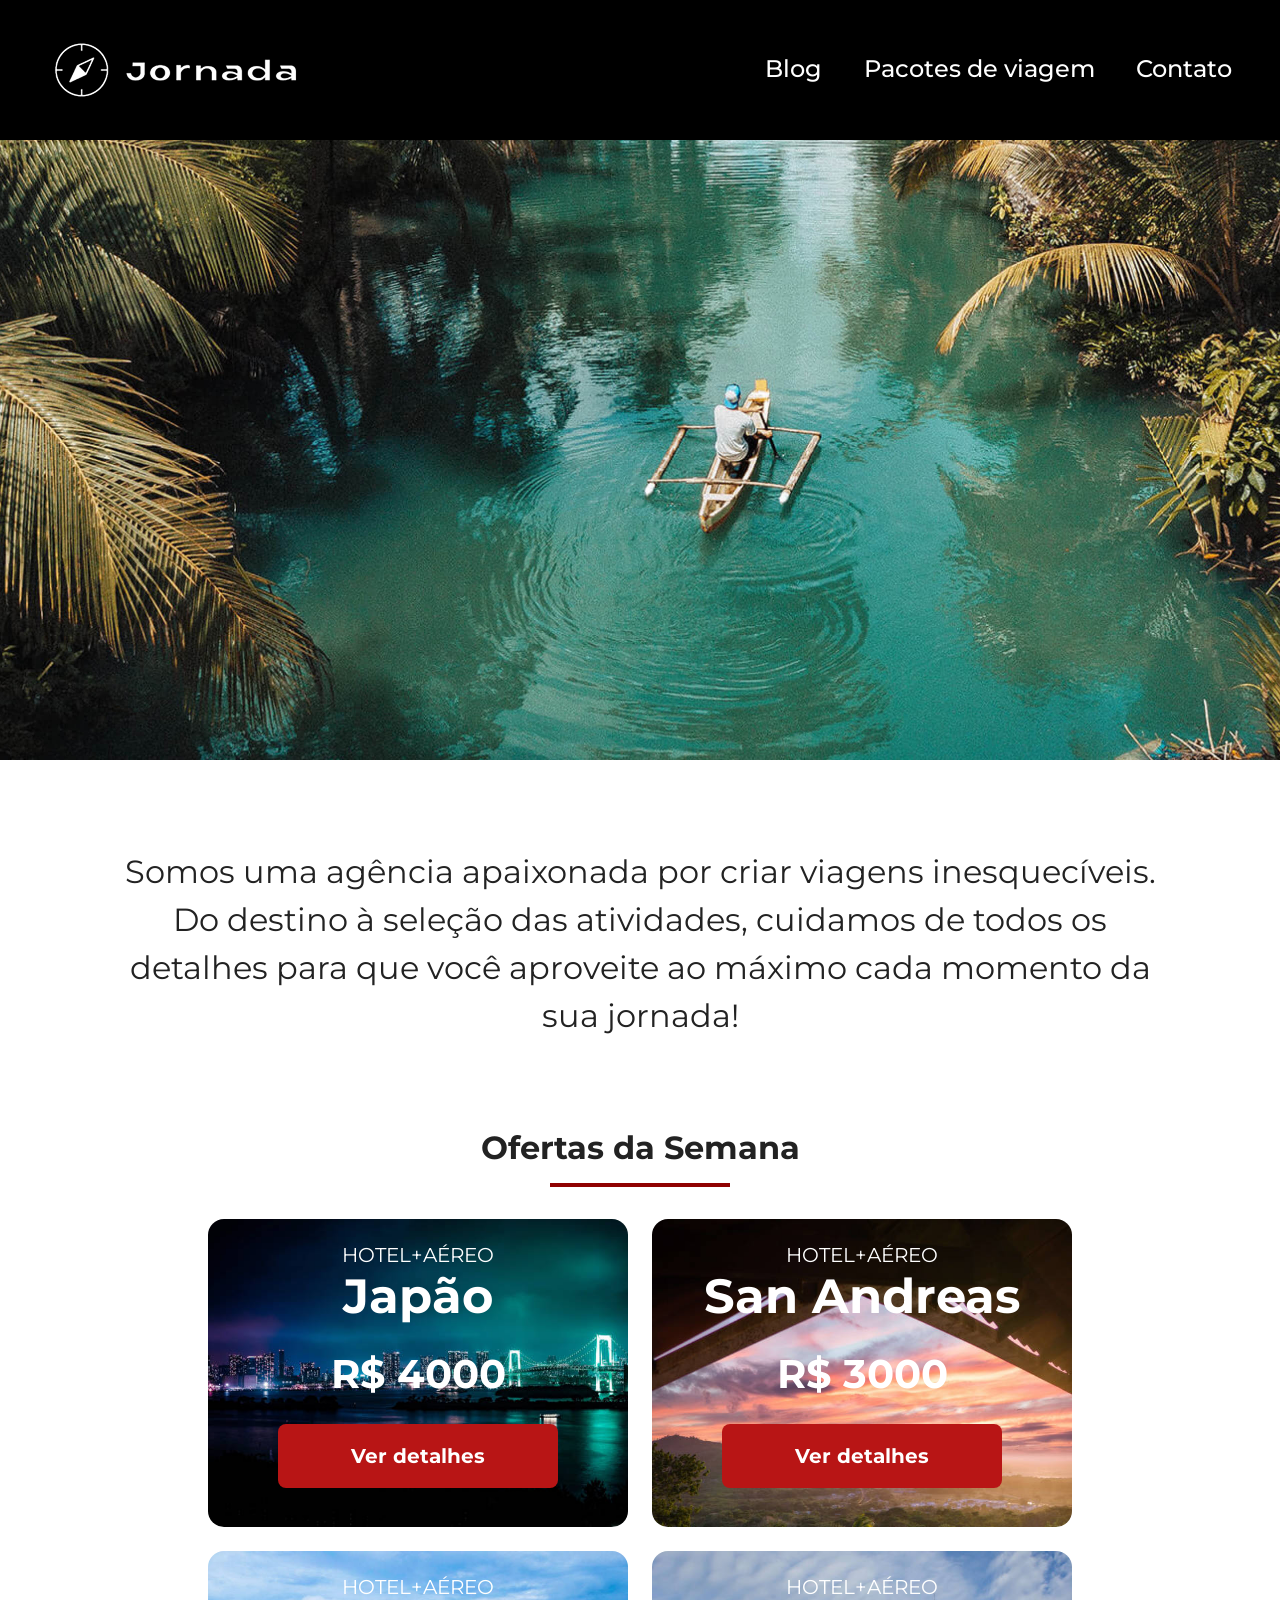
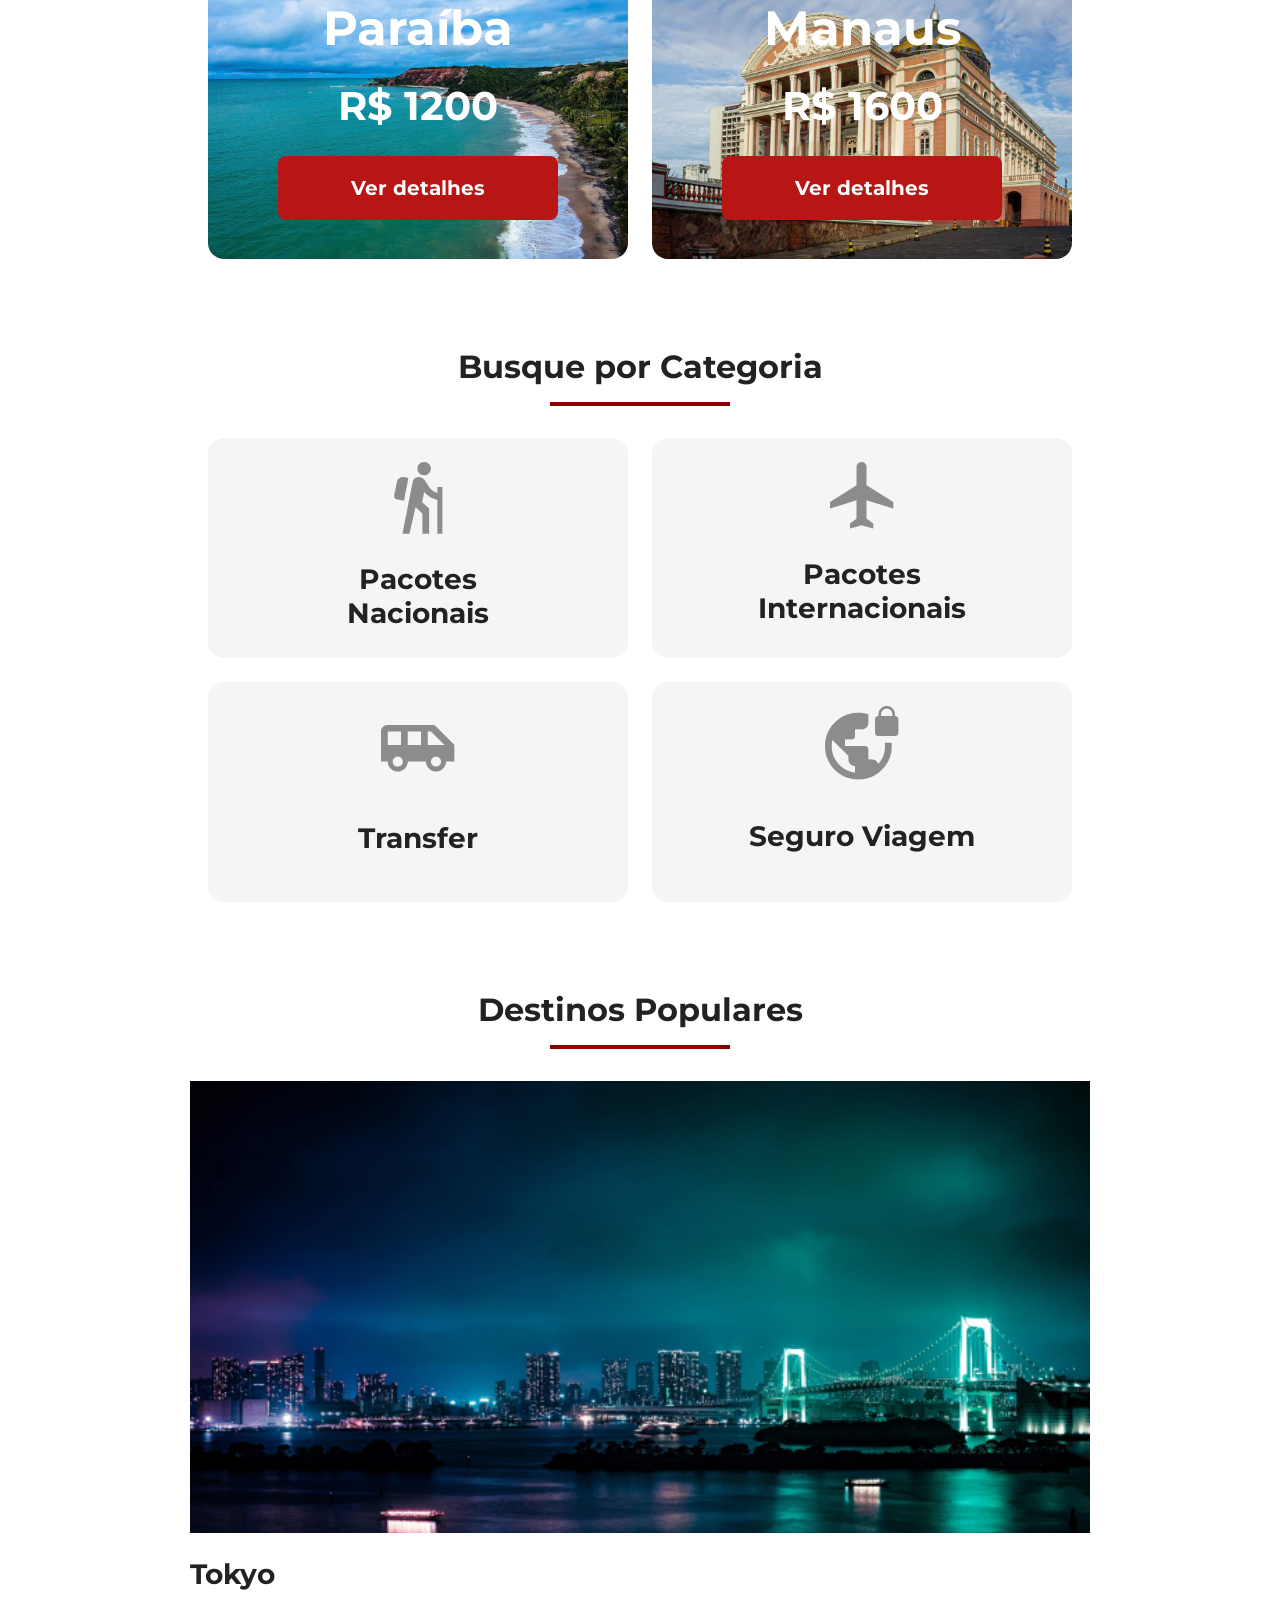
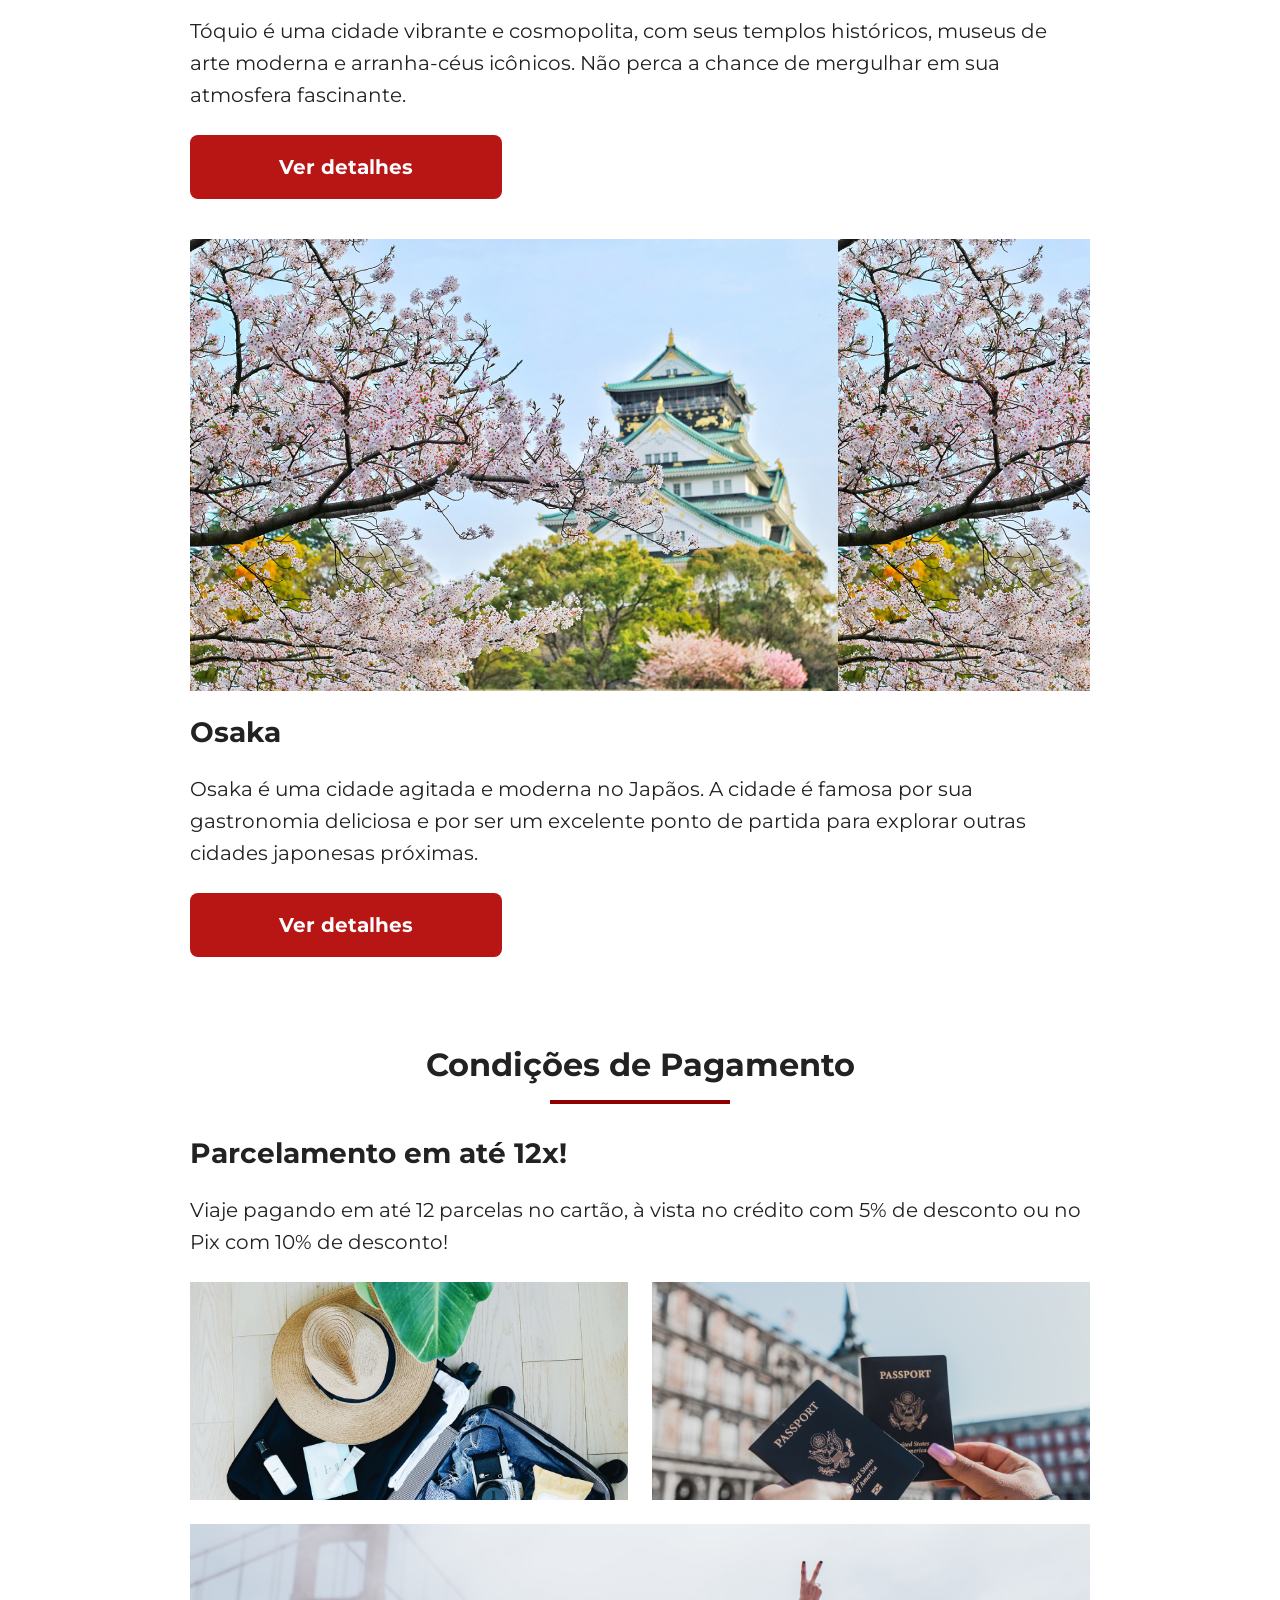
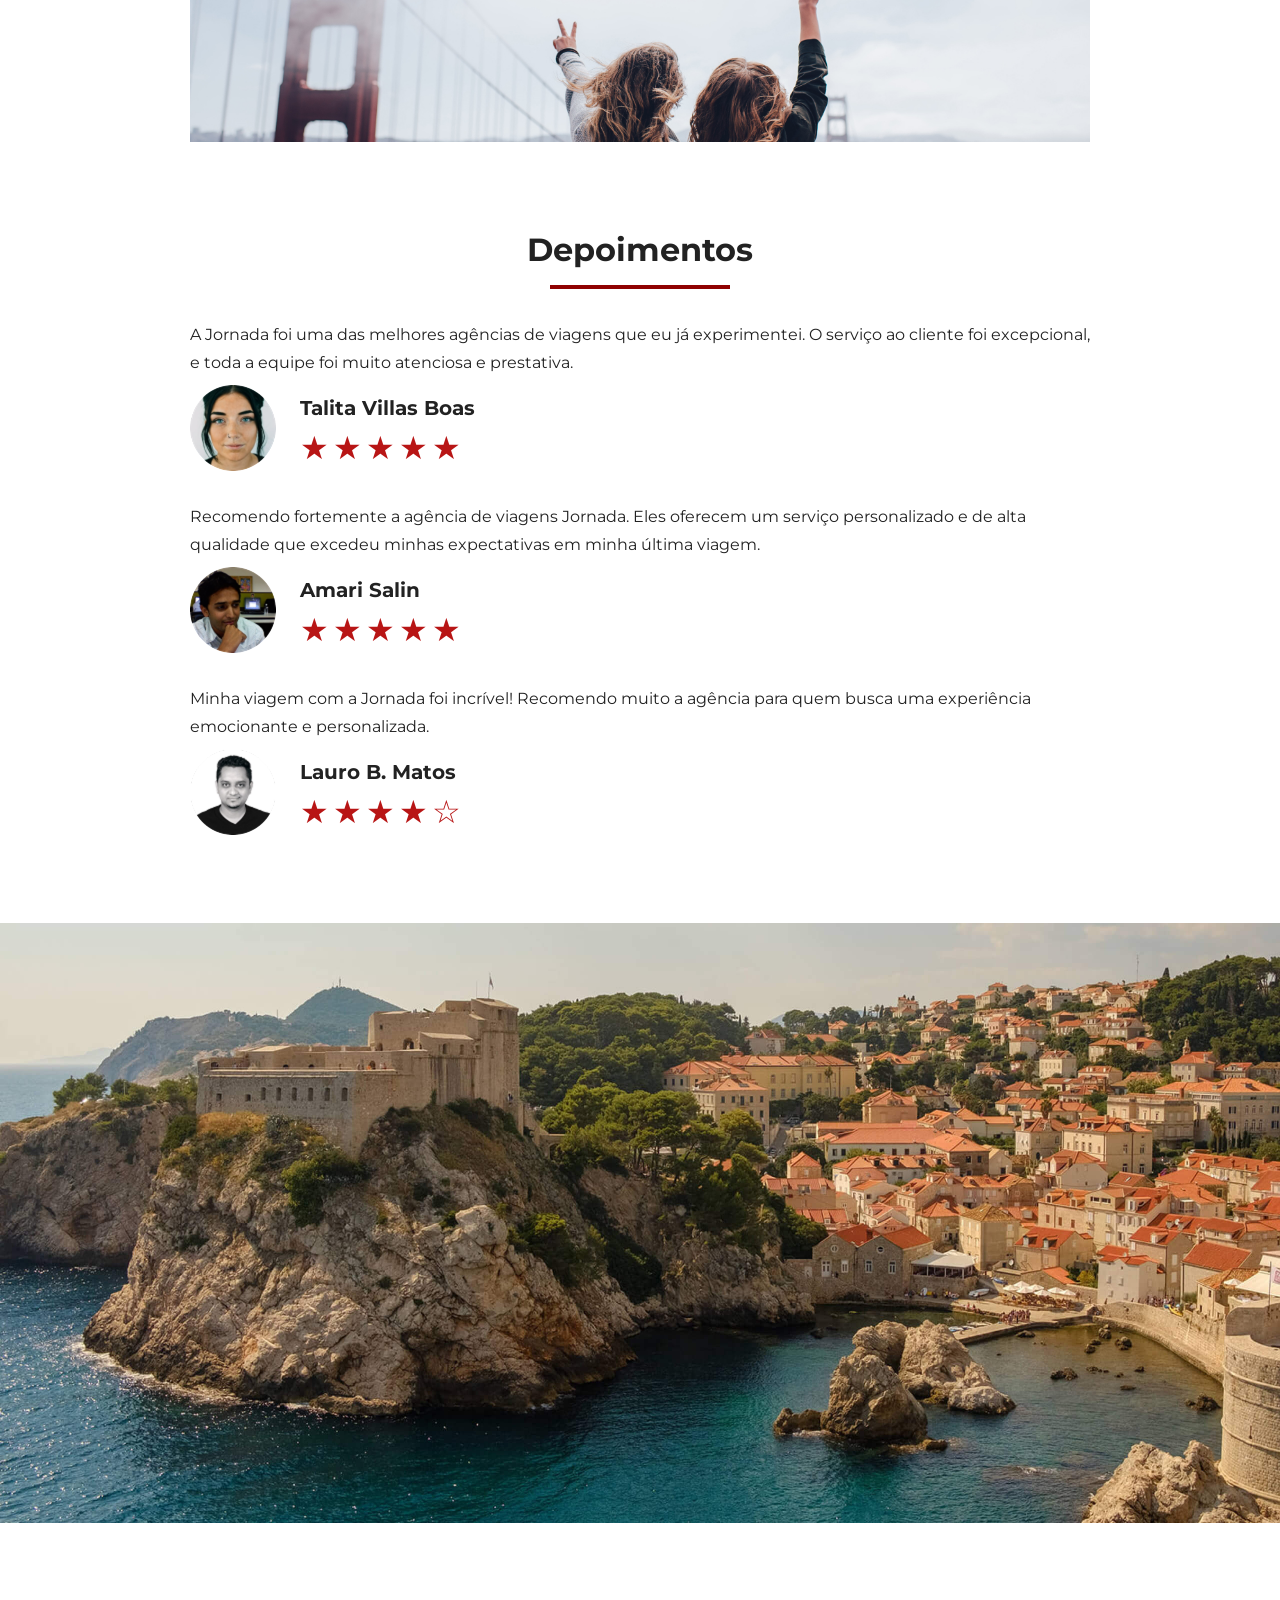
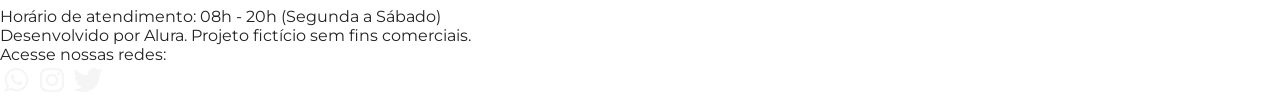
==== index.html @ 6c6c0bc7 "Cria estrutura do footer" ====
<!doctype html>
<html lang="pt-BR">
  <head>
    <meta charset="UTF-8" />
    <meta name="viewport" content="width=device-width, initial-scale=1.0" />
    <link rel="stylesheet" href="css/style.css" />
    <title>Jornada Viagens</title>
  </head>
  <body>
    <header class="main-header">
      <a class="logo" href="index.html" title="voltar para a página inicial">
        <img
          class="img-mobile"
          src="img/bussola-jornada-branca.png"
          alt="Bussola do logo Jornada Viagens na cor branca"
        />
        <img
          class="img-desktop"
          src="img/bussola-texto-jornada-branca.png"
          alt="Logo Jornada Viagens na cor branca"
        />
      </a>

      <div class="navigation-menu">
        <label for="menu"><img src="img/menu.png" alt="menu" /></label>
        <input type="checkbox" id="menu" hidden />

        <nav>
          <ul class="list-links">
            <li>
              <a href="blog.html" target="_blank" title="Acessar Blog">Blog</a>
            </li>
            <li>
              <a
                href="pacotes.html"
                target="_blank"
                title="Acessar Pacotes de viagem"
                >Pacotes de viagem</a
              >
            </li>
            <li>
              <a href="contato.html" target="_blank" title="Acessar Contato"
                >Contato</a
              >
            </li>
          </ul>
        </nav>
      </div>
    </header>

    <section class="hero">
      <div class="hero-img"></div>
      <h2>
        Somos uma agência apaixonada por criar viagens inesquecíveis. Do destino
        à seleção das atividades, cuidamos de todos os detalhes para que você
        aproveite ao máximo cada momento da sua jornada!
      </h2>
    </section>

    <section class="offers">
      <div class="section-title">
        <h2>Ofertas da Semana</h2>
        <hr />
      </div>
      <div class="offers-cards">
        <article class="card japao">
          <header>
            <p>HOTEL+AÉREO</p>
            <h3>Japão <br /><span>R$ 4000</span></h3>
          </header>
          <footer>
            <a href="#" class="button">Ver detalhes</a>
          </footer>
        </article>

        <article class="card san-andreas">
          <header>
            <p>HOTEL+AÉREO</p>
            <h3>San Andreas <br /><span>R$ 3000</span></h3>
          </header>
          <footer>
            <a href="#" class="button">Ver detalhes</a>
          </footer>
        </article>

        <article class="card paraiba">
          <header>
            <p>HOTEL+AÉREO</p>
            <h3>Paraíba <br /><span>R$ 1200</span></h3>
          </header>
          <footer>
            <a href="#" class="button">Ver detalhes</a>
          </footer>
        </article>

        <article class="card manaus">
          <header>
            <p>HOTEL+AÉREO</p>
            <h3>Manaus <br /><span>R$ 1600</span></h3>
          </header>
          <footer>
            <a href="#" class="button">Ver detalhes</a>
          </footer>
        </article>
      </div>
    </section>

    <section class="category">
      <div class="section-title">
        <h2>Busque por Categoria</h2>
        <hr />
      </div>

      <div class="category-cards">
        <a href="#" class="card">
          <img
            src="img/icon-pac-nacionais.png"
            alt="Serviço pacotes nacionais"
          />
          <h3 class="content-title">Pacotes <br />Nacionais</h3>
        </a>

        <a href="#" class="card">
          <img
            src="img/icon-pac-interacionais.png"
            alt="Serviço pacotes internacionais"
          />

          <h3 class="content-title">Pacotes <br />Internacionais</h3>
        </a>

        <a href="#" class="card single-line transfer">
          <img src="img/icon-transfer.png" alt="Serviço transfer" />

          <h3 class="content-title">Transfer</h3>
        </a>

        <a href="#" class="card single-line">
          <img src="img/icon-seguro-viagem.png" alt="Serviço seguro viagem" />

          <h3 class="content-title">Seguro Viagem</h3>
        </a>
      </div>
    </section>

    <section class="destinations">
      <div class="section-title">
        <h2>Destinos Populares</h2>
        <hr />
      </div>
      <div class="destination-itens">
        <article class="item">
          <header>
            <div class="img-item"></div>
            <h4 class="content-title">Tokyo</h4>
          </header>
          <p class="content-text">
            Tóquio é uma cidade vibrante e cosmopolita, com seus templos
            históricos, museus de arte moderna e arranha-céus icônicos. Não
            perca a chance de mergulhar em sua atmosfera fascinante.
          </p>
          <footer>
            <a
              href="#"
              class="button"
              target="_blank"
              title="Veja mais detalhes do destino Tokyo"
              >Ver detalhes</a
            >
          </footer>
        </article>

        <article class="item">
          <header>
            <div class="img-item osaka"></div>
            <h4 class="content-title">Osaka</h4>
          </header>
          <p class="content-text">
            Osaka é uma cidade agitada e moderna no Japãos. A cidade é famosa
            por sua gastronomia deliciosa e por ser um excelente ponto de
            partida para explorar outras cidades japonesas próximas.
          </p>
          <footer>
            <a
              href="#"
              class="button"
              target="_blank"
              title="Veja mais detalhes do destino Osaka"
              >Ver detalhes</a
            >
          </footer>
        </article>
      </div>
    </section>

    <section class="payments">
      <div class="section-title">
        <h2>Condições de Pagamento</h2>
        <hr />
      </div>

      <div class="content-container">
        <div class="text-content">
          <h3 class="content-title">Parcelamento em até 12x!</h3>
          <p class="content-text">
            Viaje pagando em até 12 parcelas no cartão, à vista no crédito com
            5% de desconto ou no Pix com 10% de desconto!
          </p>
        </div>
        <div class="image-gallery">
          <div class="image first"></div>
          <div class="image second"></div>
          <div class="image thirdy"></div>
        </div>
      </div>
    </section>

    <section class="testimonial">
      <div class="section-title">
        <h2>Depoimentos</h2>
        <hr />
      </div>

      <div class="testimonial-container">
        <article>
          <header>
            <p>
              A Jornada foi uma das melhores agências de viagens que eu já
              experimentei. O serviço ao cliente foi excepcional, e toda a
              equipe foi muito atenciosa e prestativa.
            </p>
          </header>
          <footer>
            <img
              src="img/avatar-talita.png"
              alt="imagem de perfil da cliente Talita Villas Boas"
            />
            <div class="profile-content">
              <h4>Talita Villas Boas</h4>
              <div class="rating">
                <span class="star">★</span>
                <span class="star">★</span>
                <span class="star">★</span>
                <span class="star">★</span>
                <span class="star">★</span>
              </div>
            </div>
          </footer>
        </article>
        <article>
          <header>
            <p>
              Recomendo fortemente a agência de viagens Jornada. Eles oferecem
              um serviço personalizado e de alta qualidade que excedeu minhas
              expectativas em minha última viagem.
            </p>
          </header>
          <footer>
            <img
              src="img/avatar-amari.png"
              alt="imagem de perfil do cliente Amari Salin"
            />
            <div class="profile-content">
              <h4>Amari Salin</h4>
              <div class="rating">
                <span class="star">★</span>
                <span class="star">★</span>
                <span class="star">★</span>
                <span class="star">★</span>
                <span class="star">★</span>
              </div>
            </div>
          </footer>
        </article>
        <article>
          <header>
            <p>
              Minha viagem com a Jornada foi incrível! Recomendo muito a agência
              para quem busca uma experiência emocionante e personalizada.
            </p>
          </header>
          <footer>
            <img
              src="img/avatar-lauro.png"
              alt="imagem de perfil do cliente Lauro B. Matos"
            />
            <div class="profile-content">
              <h4>Lauro B. Matos</h4>
              <div class="rating">
                <span class="star">★</span>
                <span class="star">★</span>
                <span class="star">★</span>
                <span class="star">★</span>
                <span class="star">☆</span>
              </div>
            </div>
          </footer>
        </article>
      </div>
    </section>

    <section class="bottom-hero">
      <div class="hero-img"></div>
    </section>

    <footer class="main-footer">
      <div class="footer-content">
        <img src="img/logo-footer.png" alt="Logo completo jornada viagens" />
        <p>Horário de atendimento: 08h - 20h (Segunda a Sábado)</p>
        <p>Desenvolvido por Alura. Projeto fictício sem fins comerciais.</p>
      </div>

      <div class="footer-social">
        <p>Acesse nossas redes:</p>

        <a href="#" target="_blank" title="Acessa o whatsapp do Jornada Viagens"
          ><img
            src="img/icon-whatsapp.svg"
            alt="icone do whatsapp na cor branca"
        /></a>
        <a
          href="#"
          target="_blank"
          title="Acessa o instagram do Jornada Viagens"
          ><img
            src="img/icon-instagram.svg"
            alt="icone do instagram na cor branca"
        /></a>
        <a href="#" target="_blank" title="Acessa o twitter do Jornada Viagens"
          ><img src="img/icon-twitter.svg" alt="icone do twitter na cor branca"
        /></a>
      </div>
    </footer>
  </body>
</html>
---- css/style.css ----
@import url(global.css);
@import url(header.css);
@import url(hero.css);
@import url(offers.css);
@import url(category.css);
@import url(destinations.css);
@import url(payments.css);
@import url(testimonials.css);
@import url(footer.css);
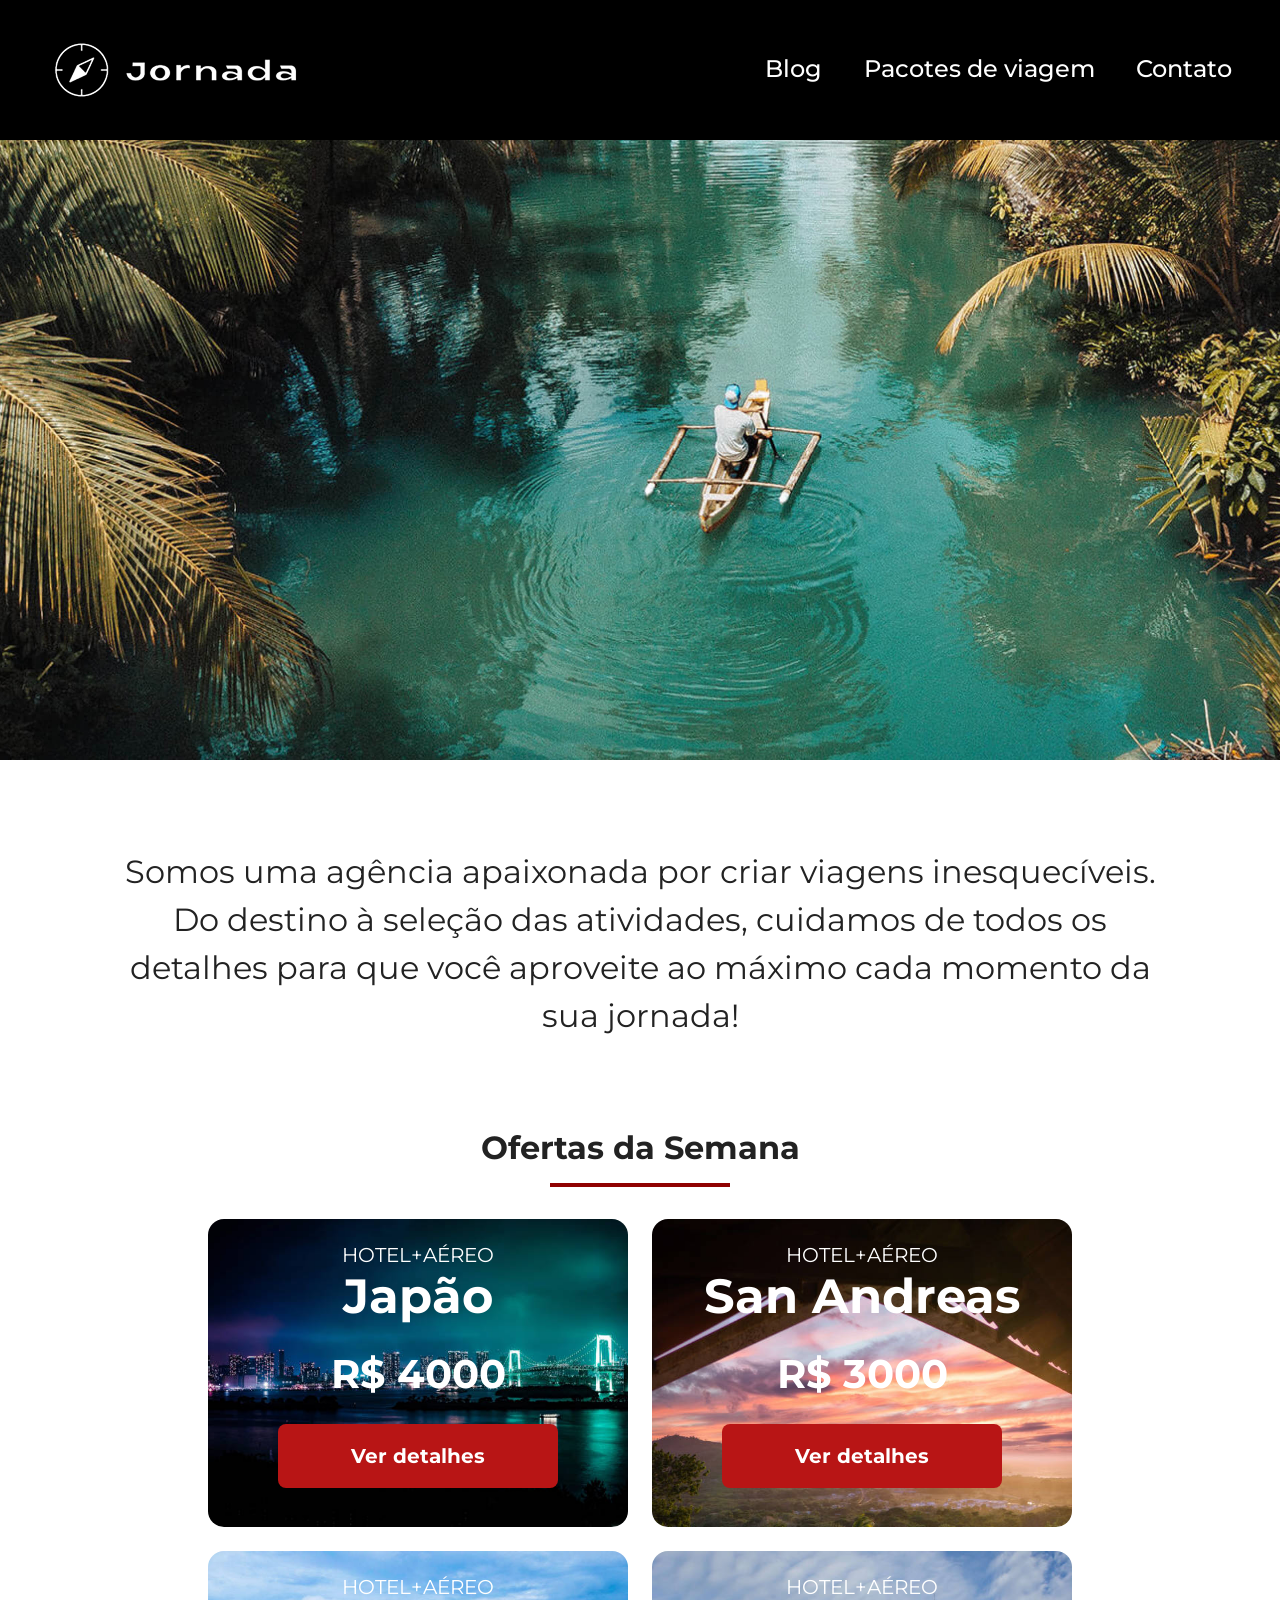
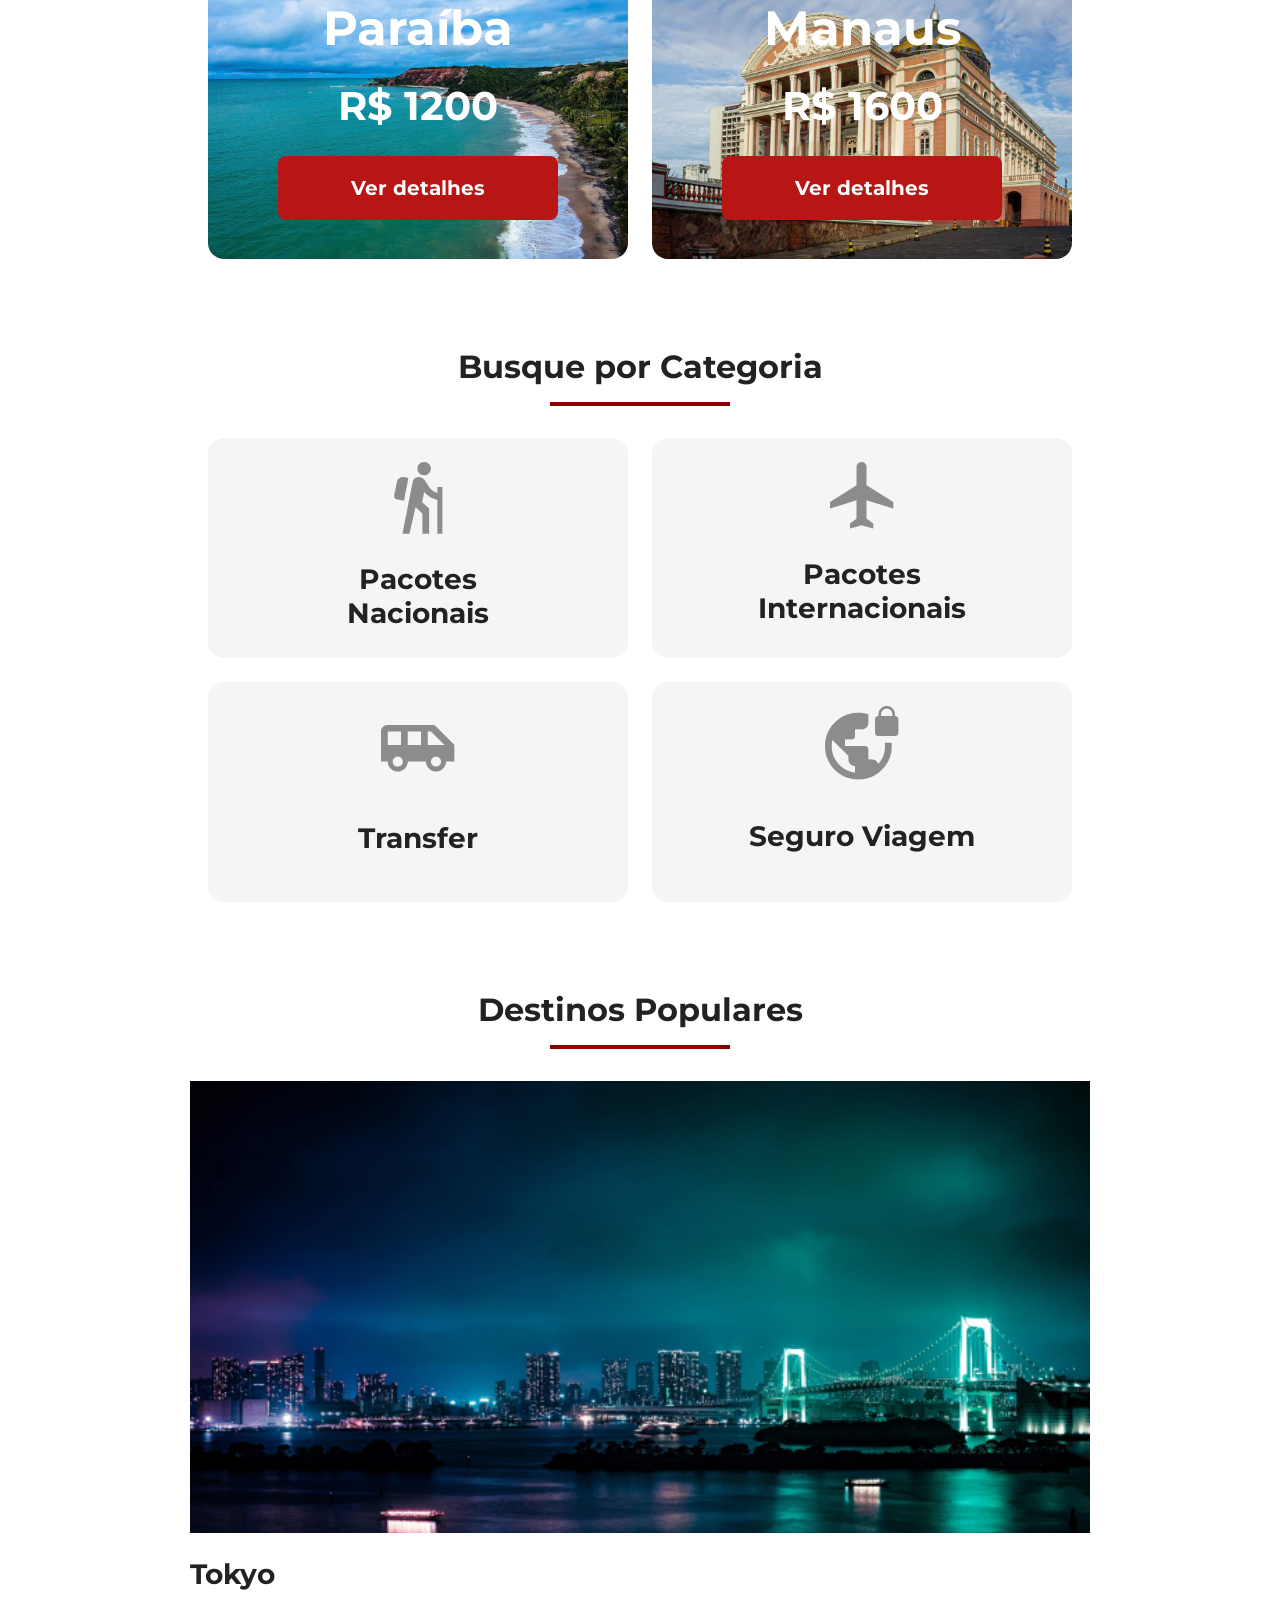
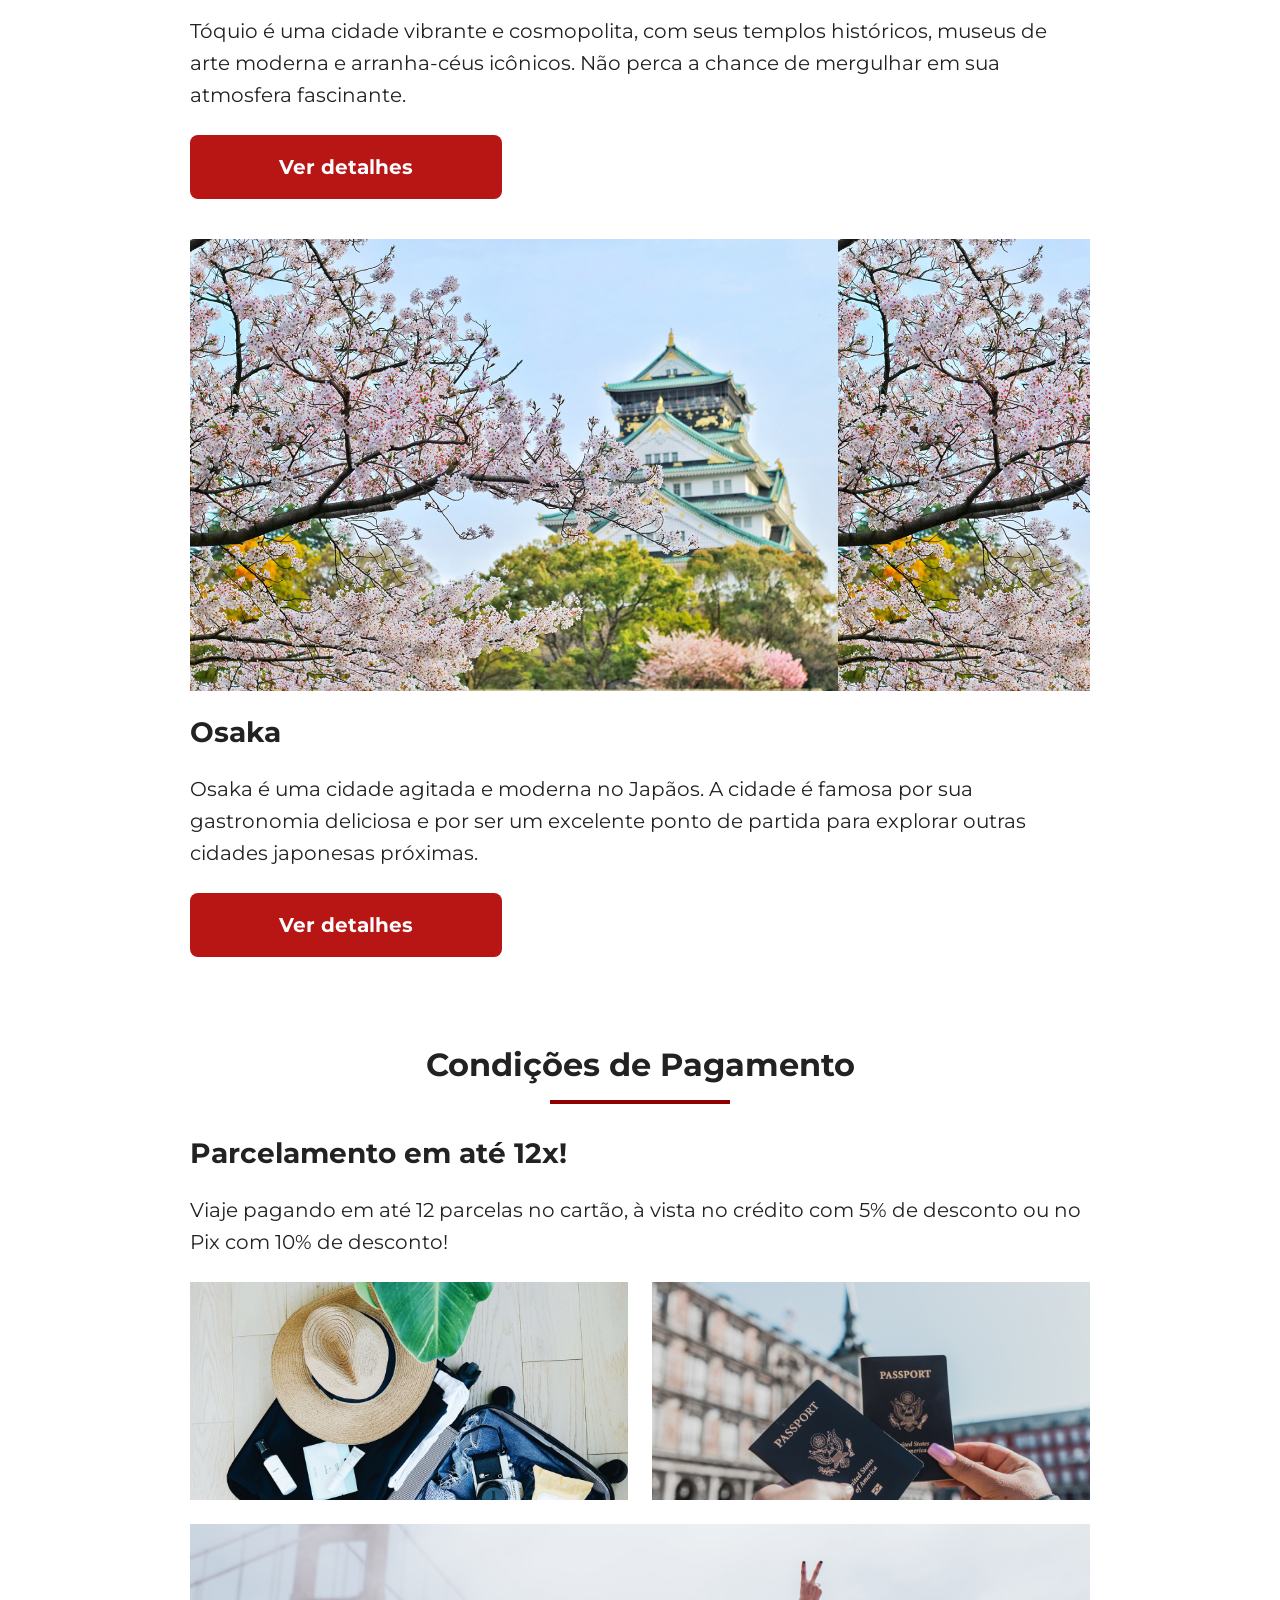
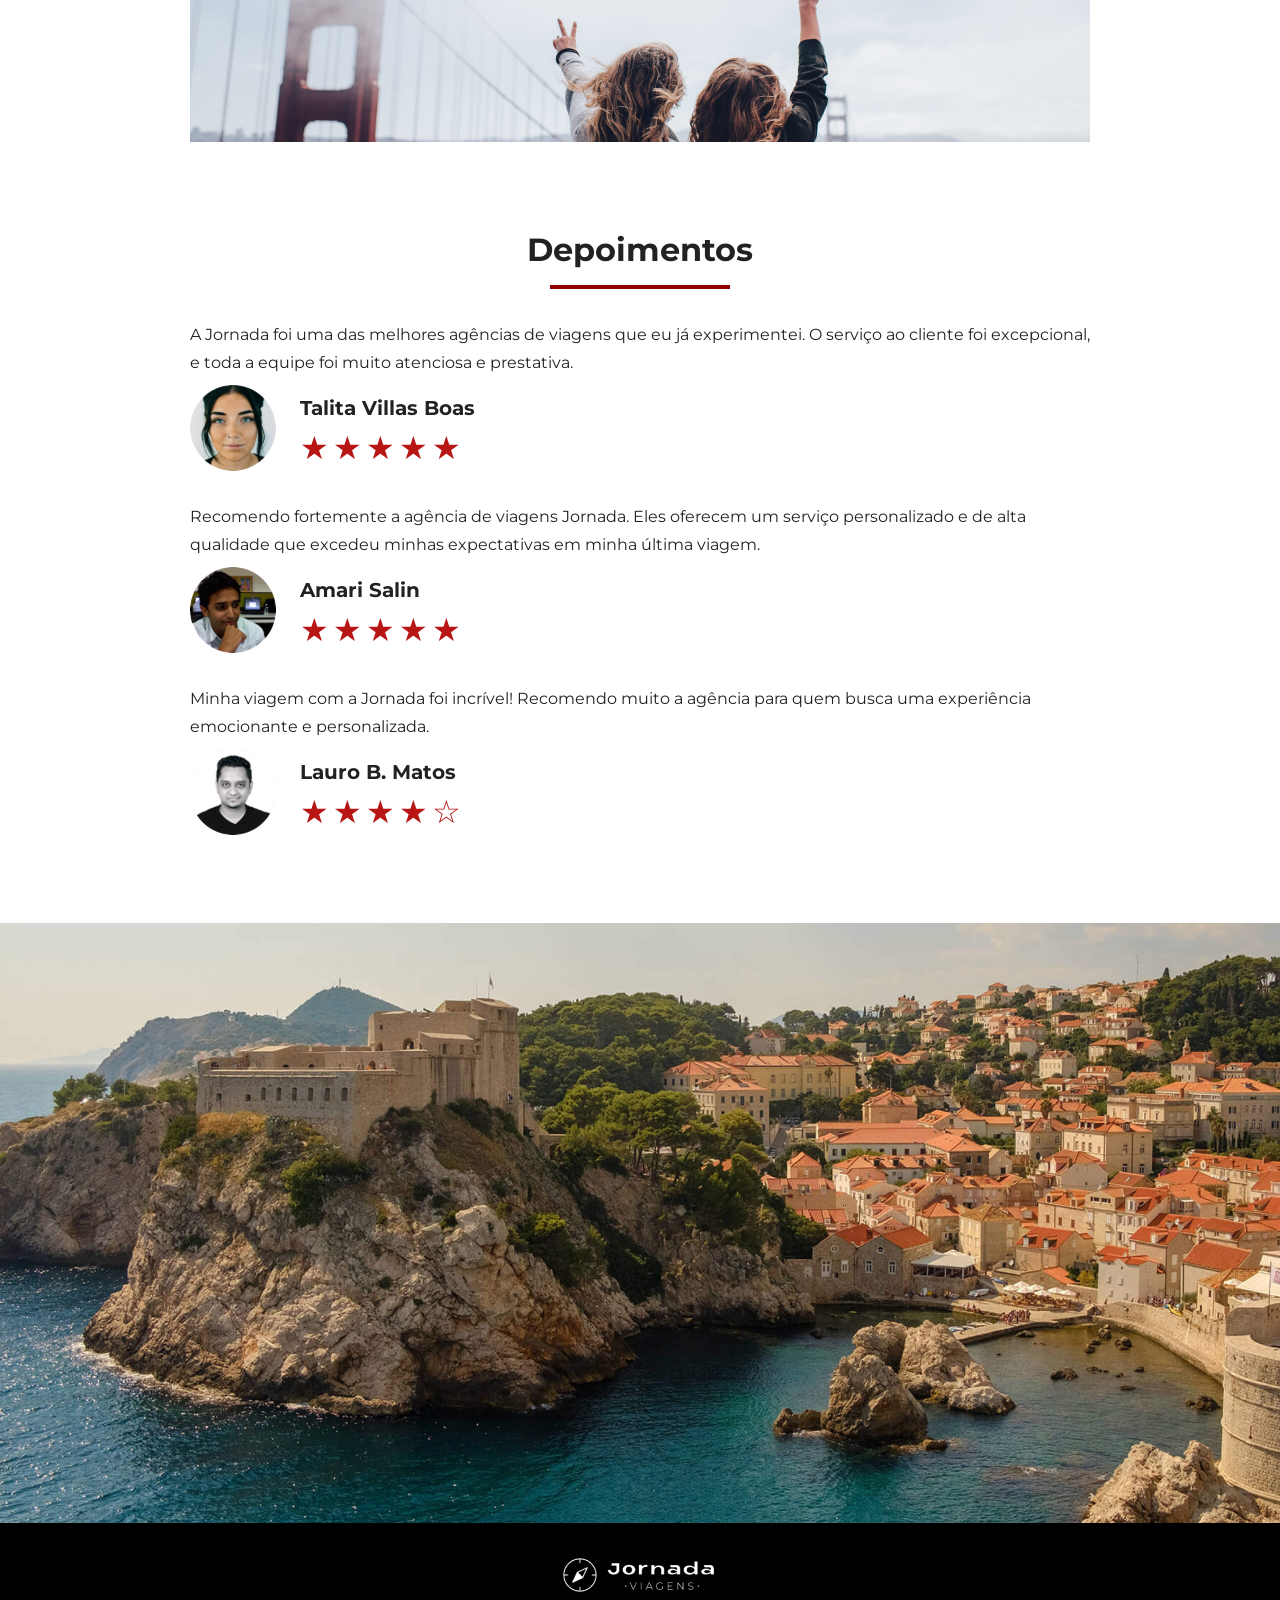
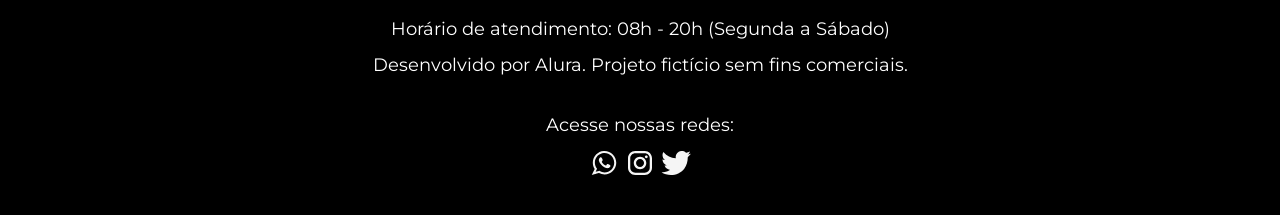
==== commit 46c0a83a: "Finaliza estrutura footer mobile" ====
--- a/index.html
+++ b/index.html
@@ -305,7 +305,7 @@
 
     <footer class="main-footer">
       <div class="footer-content">
-        <img src="img/logo-footer.png" alt="Logo completo jornada viagens" />
+        <img src="img/logo-branco.png" alt="Logo completo jornada viagens" />
         <p>Horário de atendimento: 08h - 20h (Segunda a Sábado)</p>
         <p>Desenvolvido por Alura. Projeto fictício sem fins comerciais.</p>
       </div>
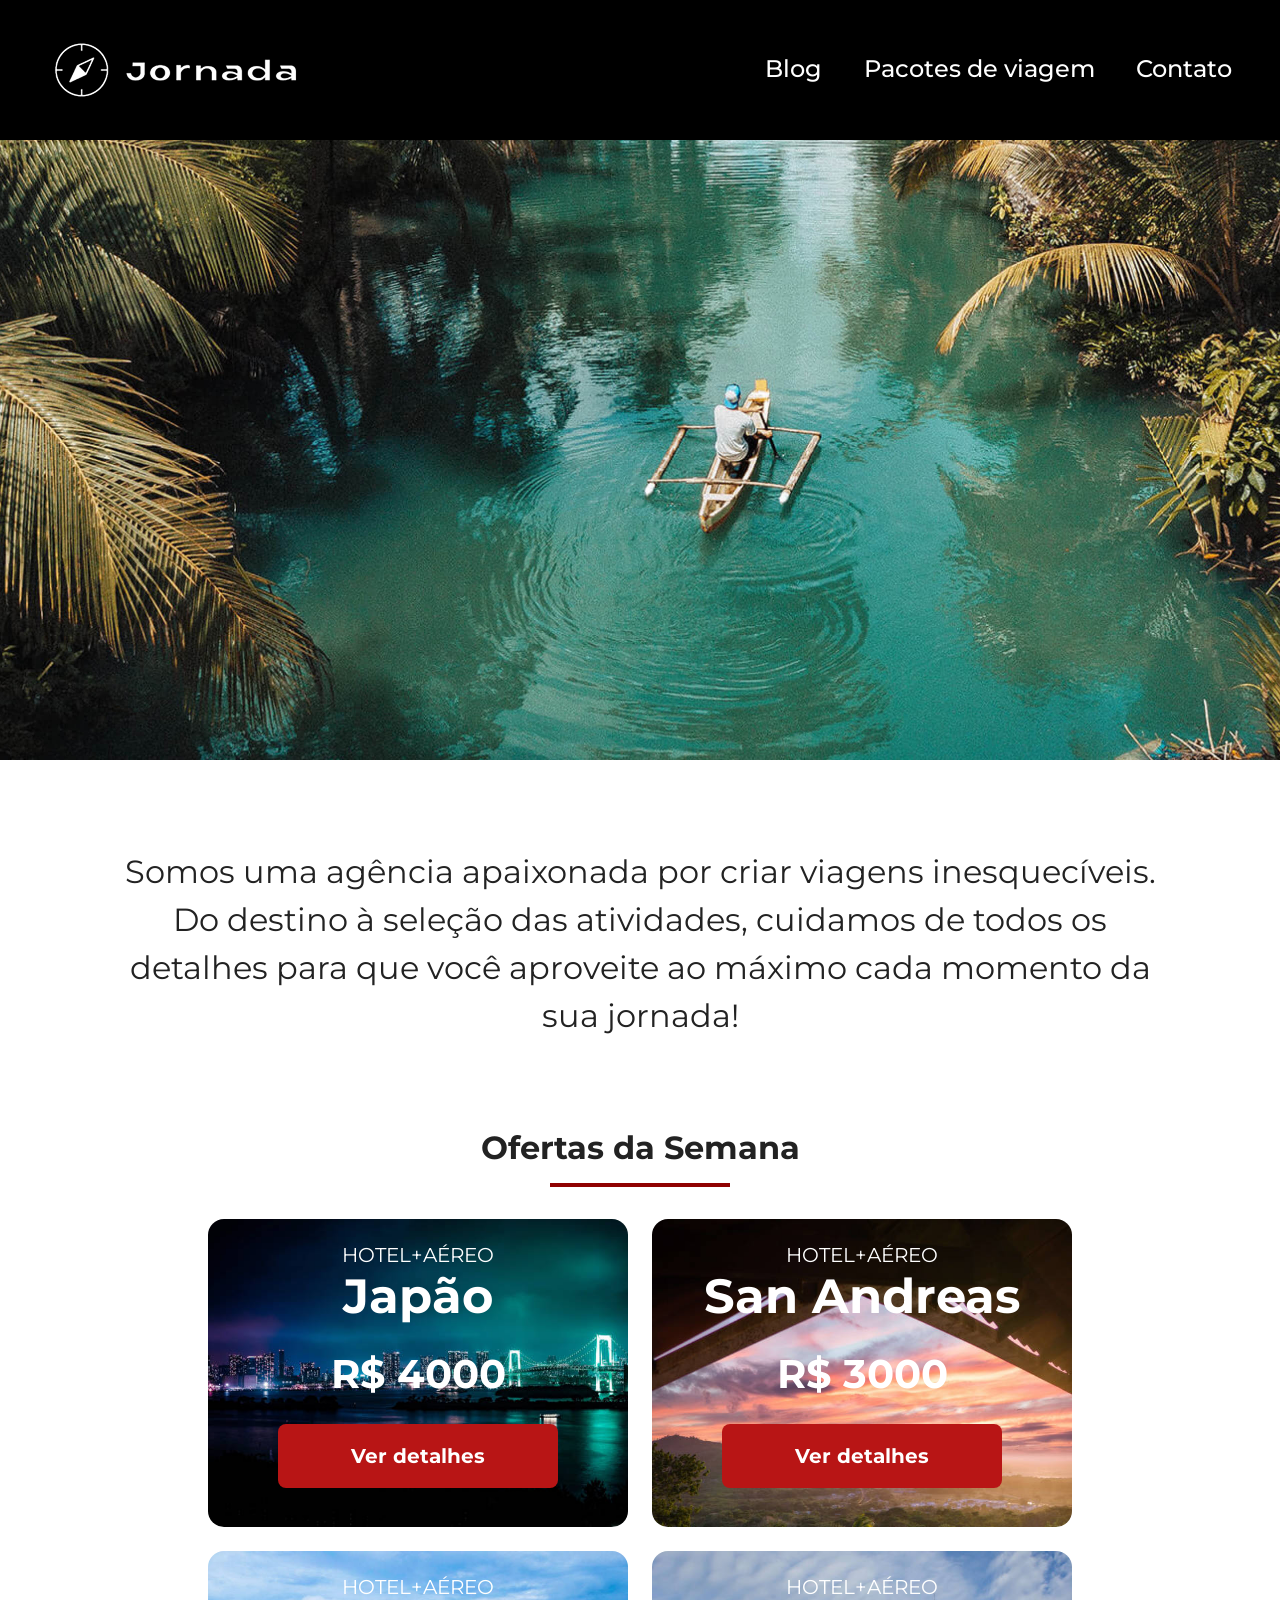
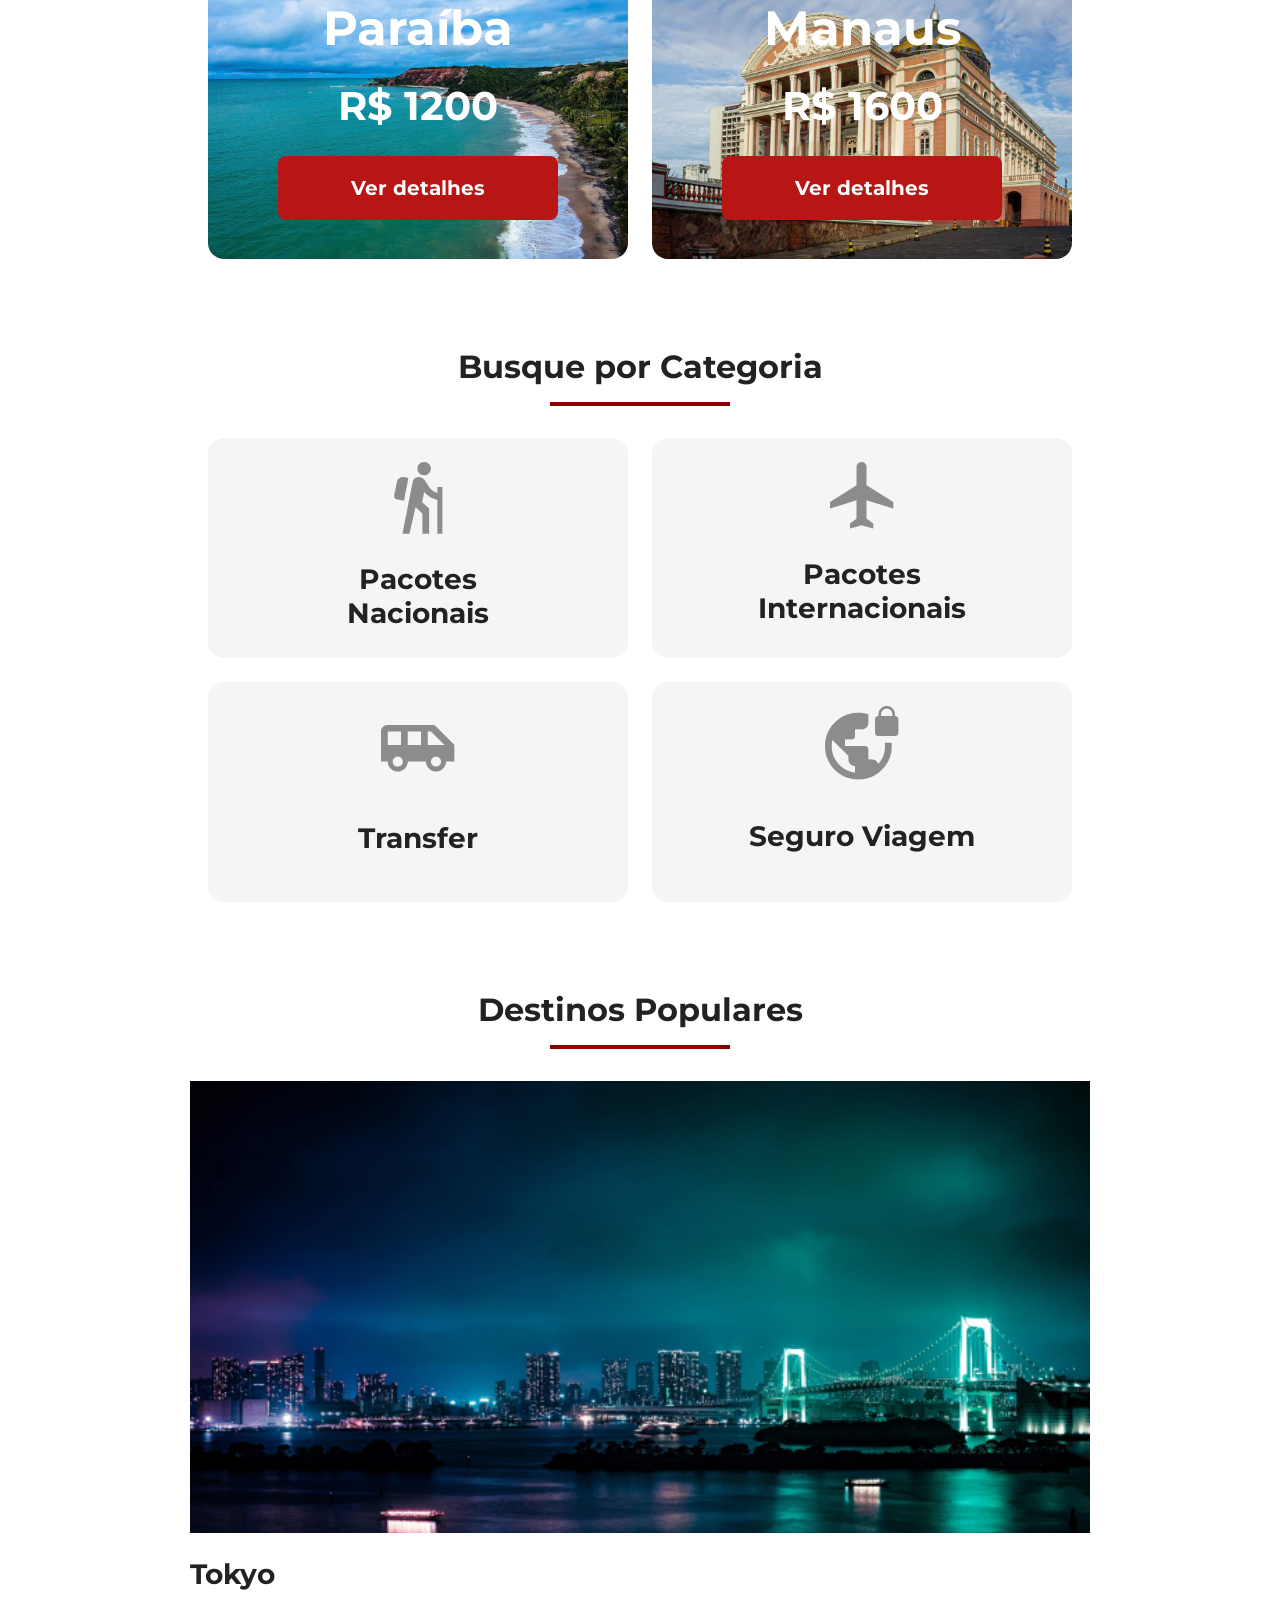
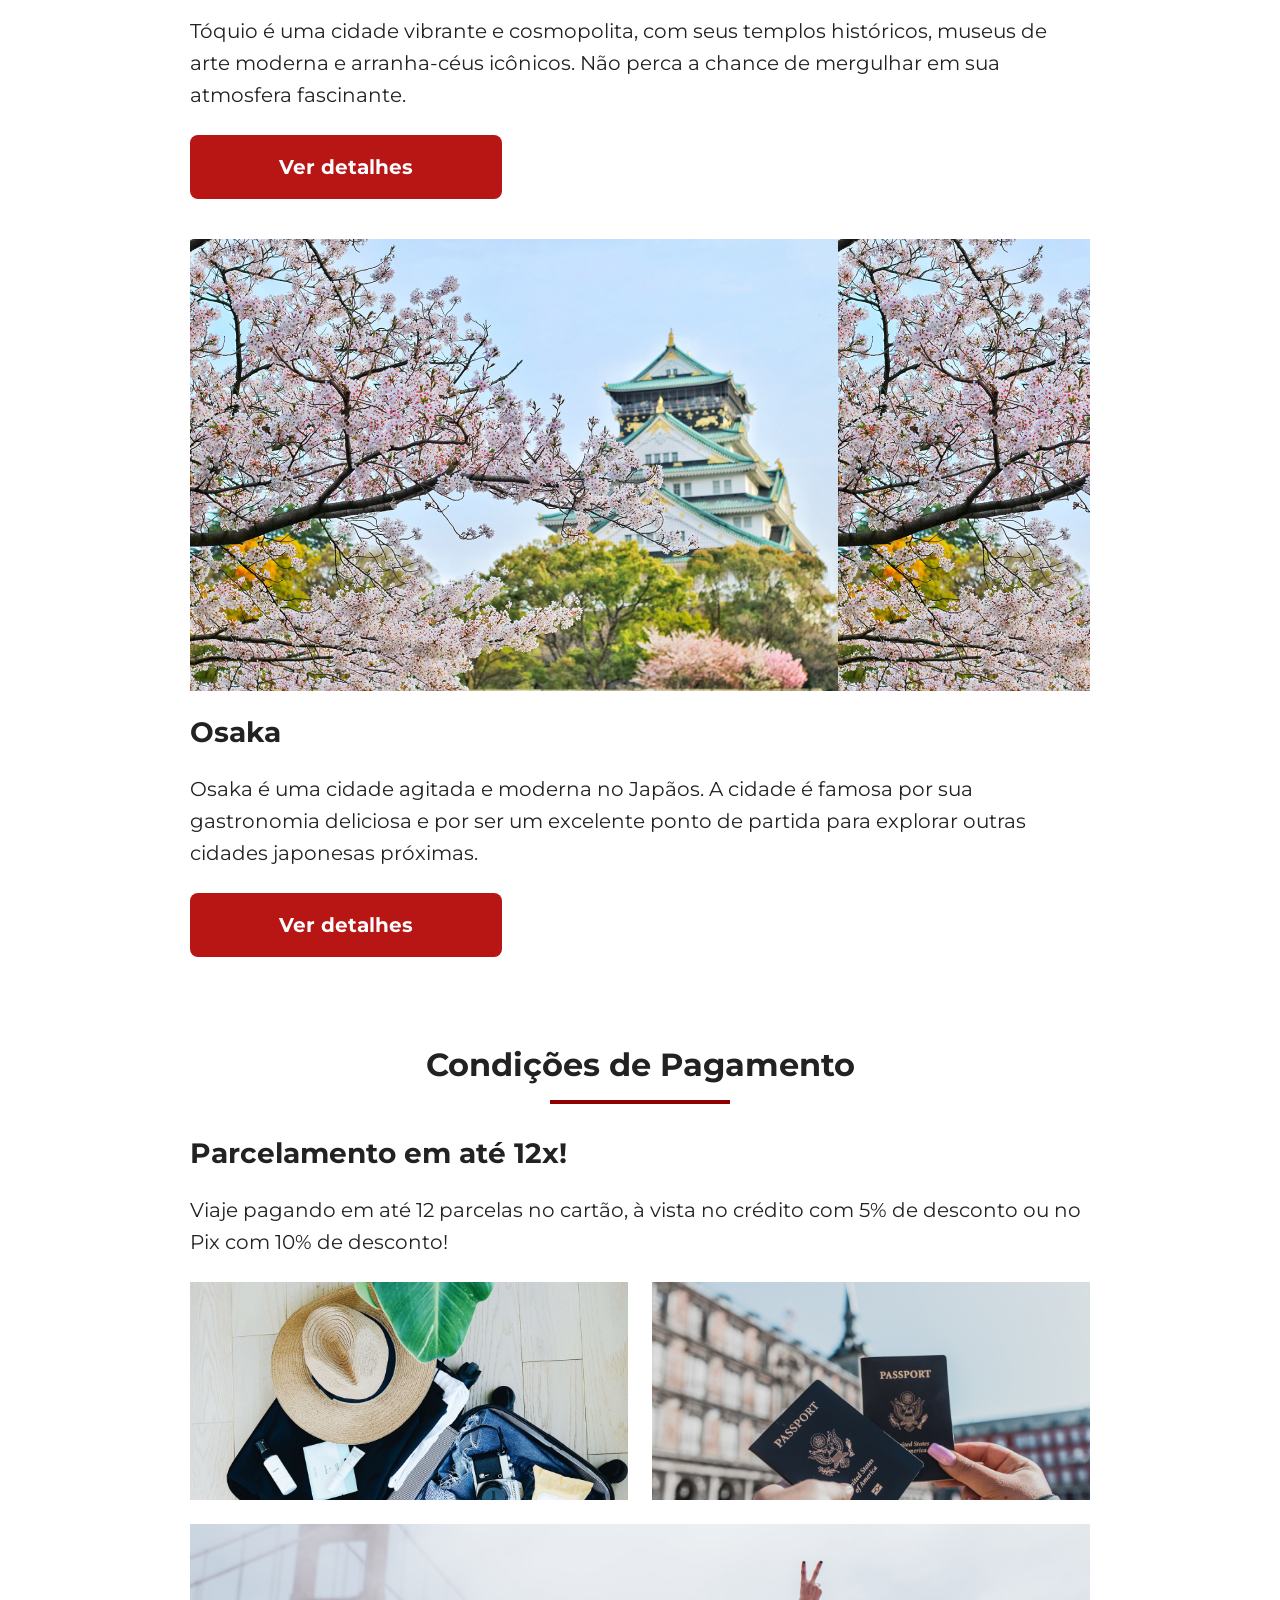
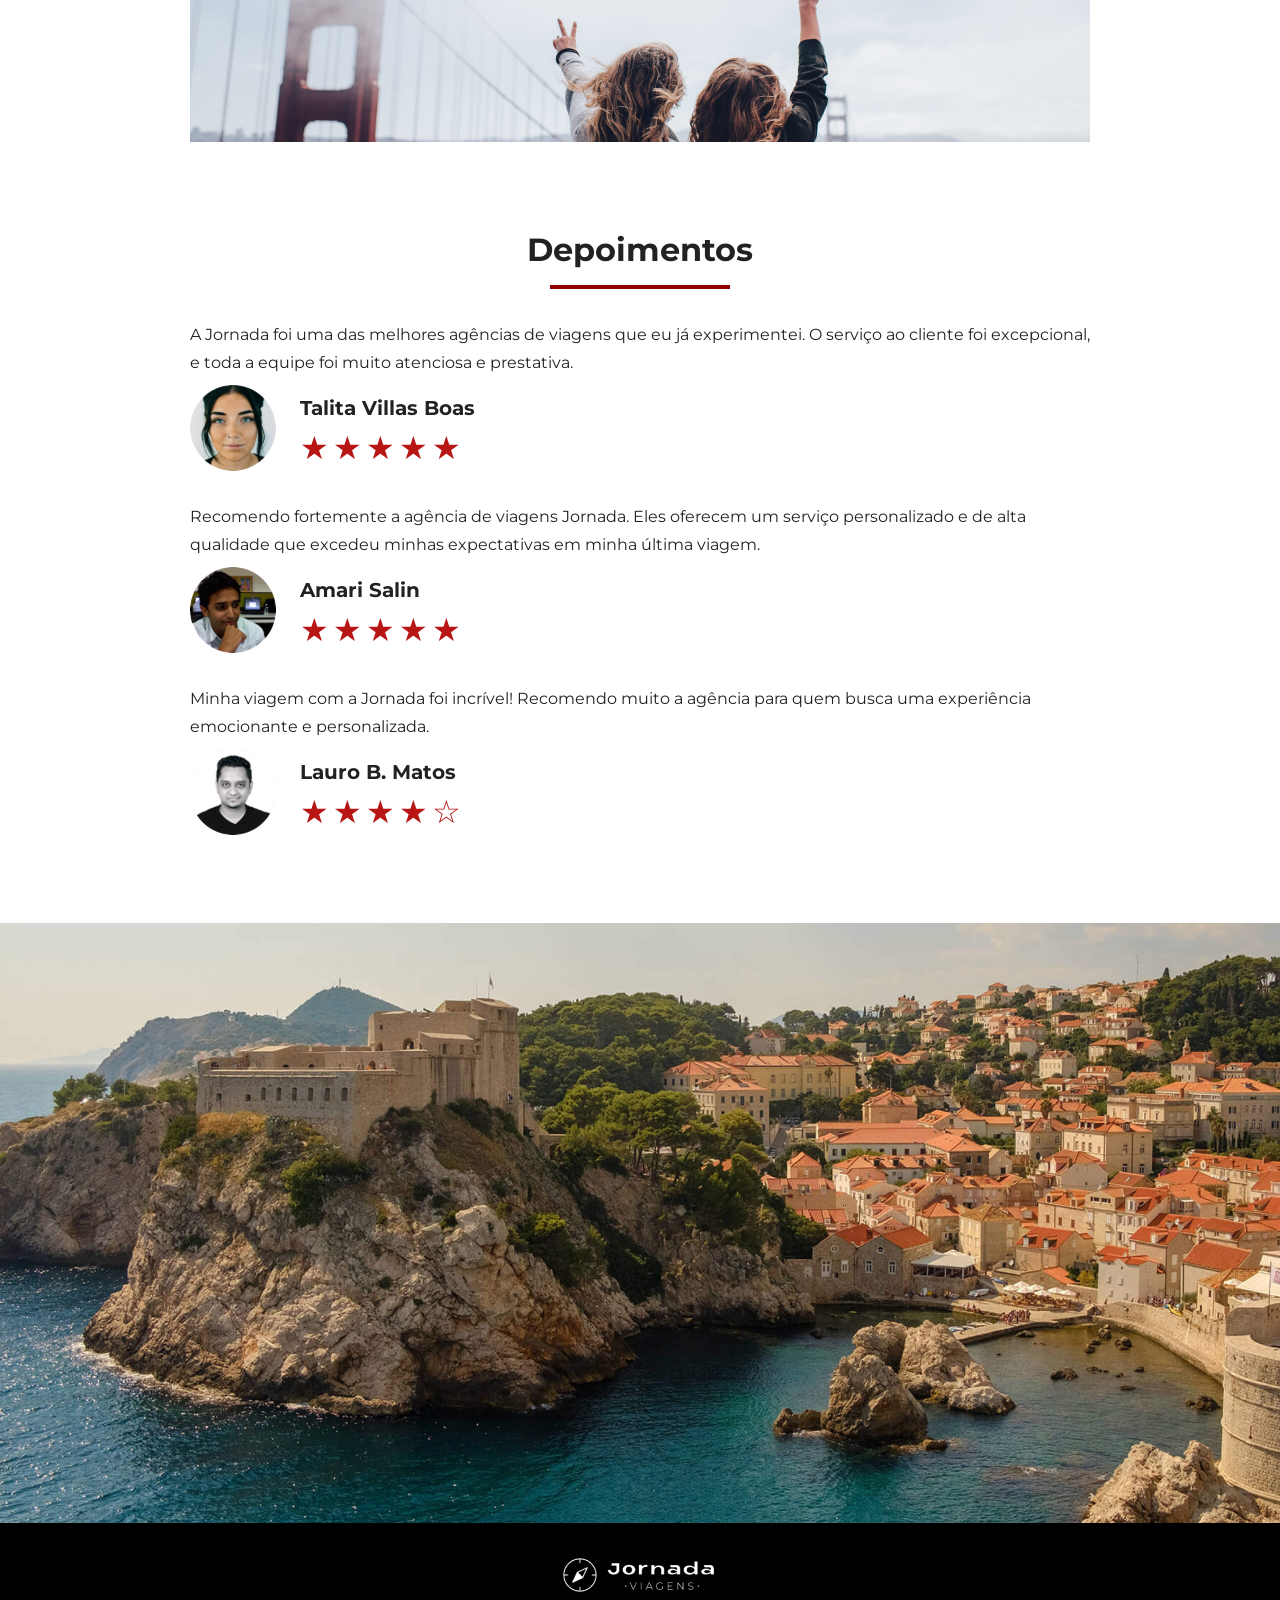
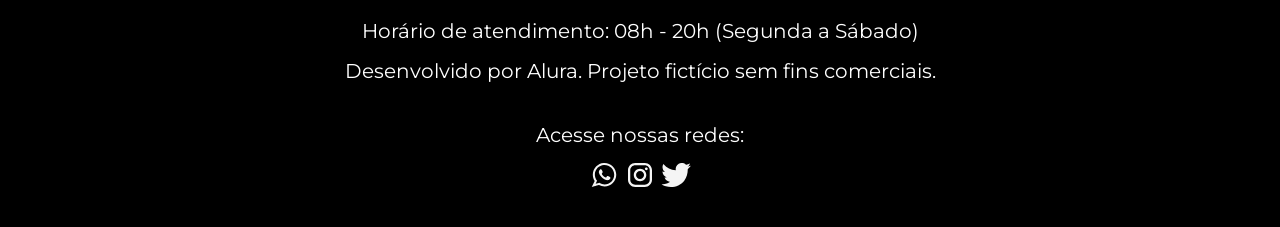
==== commit bc743a26: "Adiciona melhorias de acessibilidade" ====
--- a/index.html
+++ b/index.html
@@ -112,7 +112,12 @@
       </div>
 
       <div class="category-cards">
-        <a href="#" class="card">
+        <a
+          href="#"
+          class="card"
+          target="_blank"
+          title="Busque pela categoria Pacotes Nacionais"
+        >
           <img
             src="img/icon-pac-nacionais.png"
             alt="Serviço pacotes nacionais"
@@ -120,7 +125,12 @@
           <h3 class="content-title">Pacotes <br />Nacionais</h3>
         </a>
 
-        <a href="#" class="card">
+        <a
+          href="#"
+          class="card"
+          target="_blank"
+          title="Busque pela categoria Pacotes Internacionais"
+        >
           <img
             src="img/icon-pac-interacionais.png"
             alt="Serviço pacotes internacionais"
@@ -129,13 +139,23 @@
           <h3 class="content-title">Pacotes <br />Internacionais</h3>
         </a>
 
-        <a href="#" class="card single-line transfer">
+        <a
+          href="#"
+          class="card single-line transfer"
+          target="_blank"
+          title="Busque pela categoria Transfer"
+        >
           <img src="img/icon-transfer.png" alt="Serviço transfer" />
 
           <h3 class="content-title">Transfer</h3>
         </a>
 
-        <a href="#" class="card single-line">
+        <a
+          href="#"
+          class="card single-line"
+          target="_blank"
+          title="Busque pela categoria Seguro Viagem"
+        >
           <img src="img/icon-seguro-viagem.png" alt="Serviço seguro viagem" />
 
           <h3 class="content-title">Seguro Viagem</h3>
@@ -152,7 +172,7 @@
         <article class="item">
           <header>
             <div class="img-item"></div>
-            <h4 class="content-title">Tokyo</h4>
+            <h3 class="content-title">Tokyo</h3>
           </header>
           <p class="content-text">
             Tóquio é uma cidade vibrante e cosmopolita, com seus templos
@@ -173,7 +193,7 @@
         <article class="item">
           <header>
             <div class="img-item osaka"></div>
-            <h4 class="content-title">Osaka</h4>
+            <h3 class="content-title">Osaka</h3>
           </header>
           <p class="content-text">
             Osaka é uma cidade agitada e moderna no Japãos. A cidade é famosa
@@ -236,7 +256,7 @@
               alt="imagem de perfil da cliente Talita Villas Boas"
             />
             <div class="profile-content">
-              <h4>Talita Villas Boas</h4>
+              <h3>Talita Villas Boas</h3>
               <div class="rating">
                 <span class="star">★</span>
                 <span class="star">★</span>
@@ -261,7 +281,7 @@
               alt="imagem de perfil do cliente Amari Salin"
             />
             <div class="profile-content">
-              <h4>Amari Salin</h4>
+              <h3>Amari Salin</h3>
               <div class="rating">
                 <span class="star">★</span>
                 <span class="star">★</span>
@@ -285,7 +305,7 @@
               alt="imagem de perfil do cliente Lauro B. Matos"
             />
             <div class="profile-content">
-              <h4>Lauro B. Matos</h4>
+              <h3>Lauro B. Matos</h3>
               <div class="rating">
                 <span class="star">★</span>
                 <span class="star">★</span>
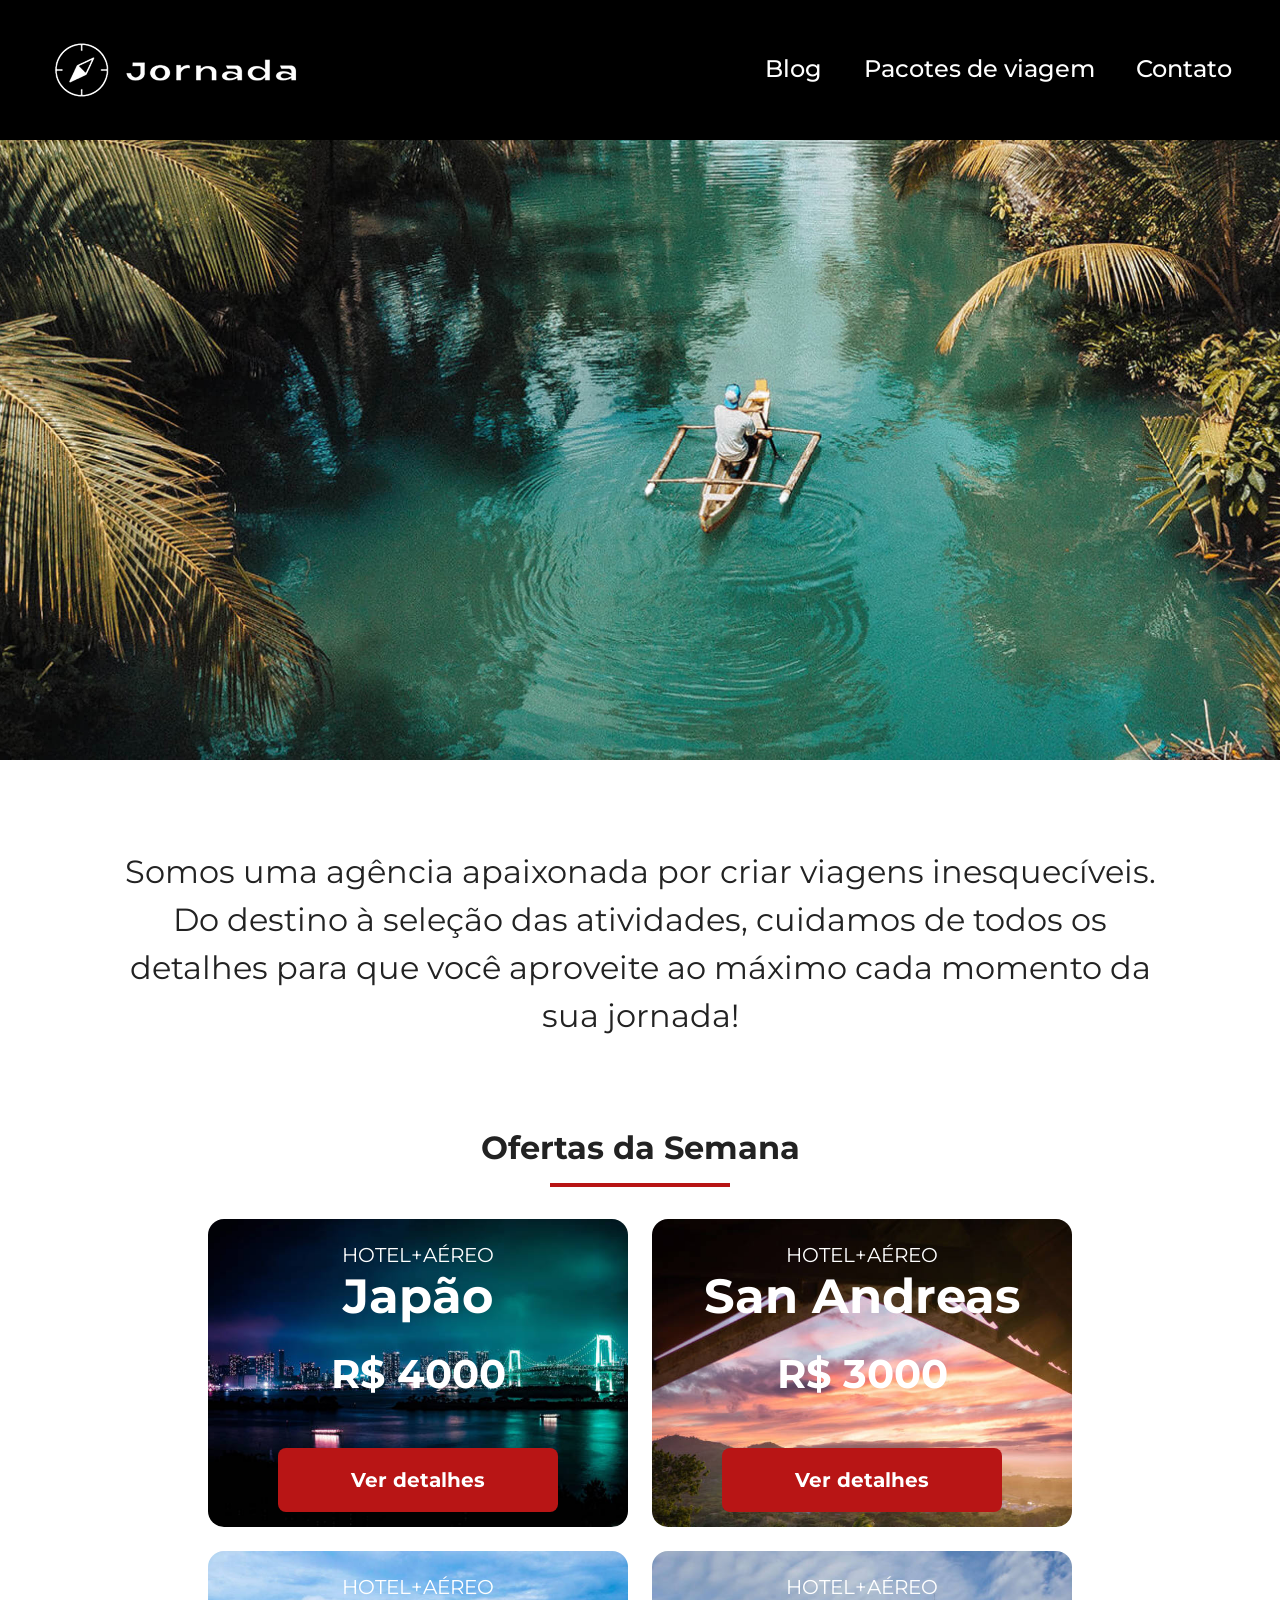
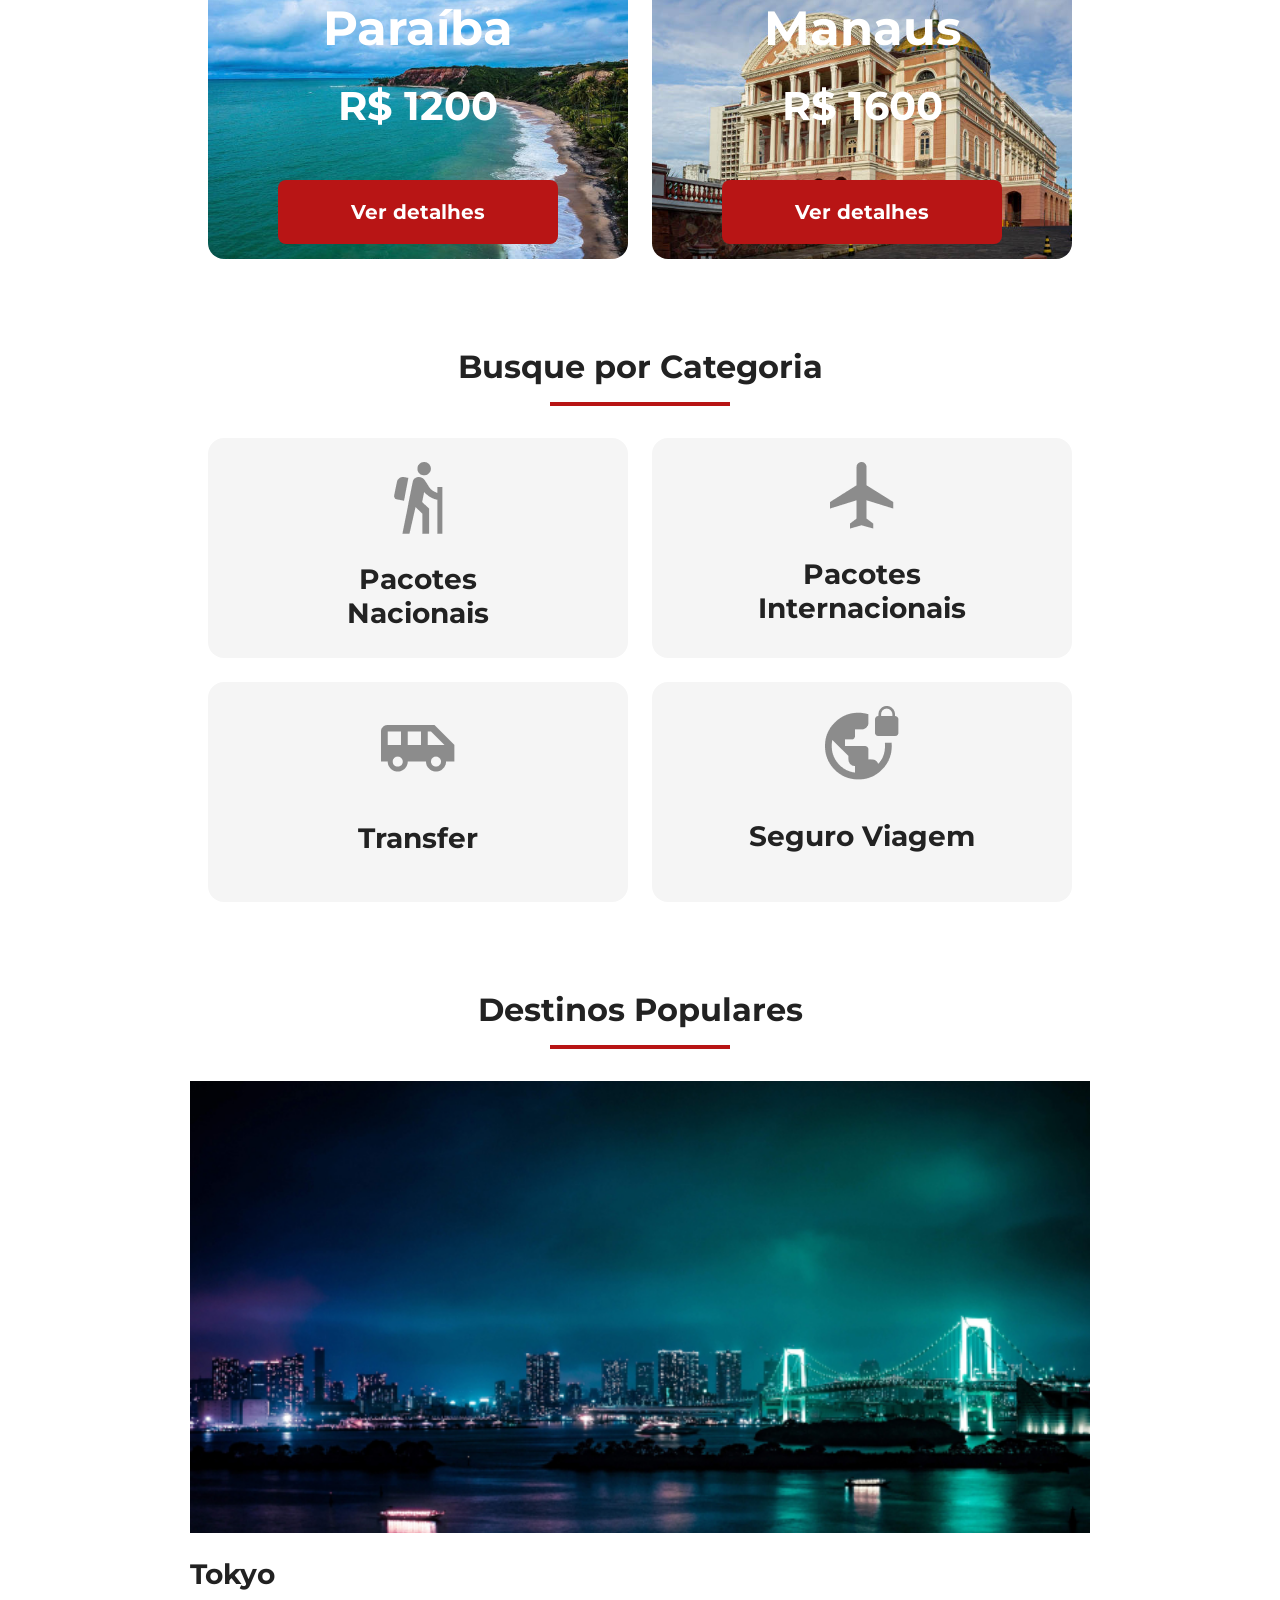
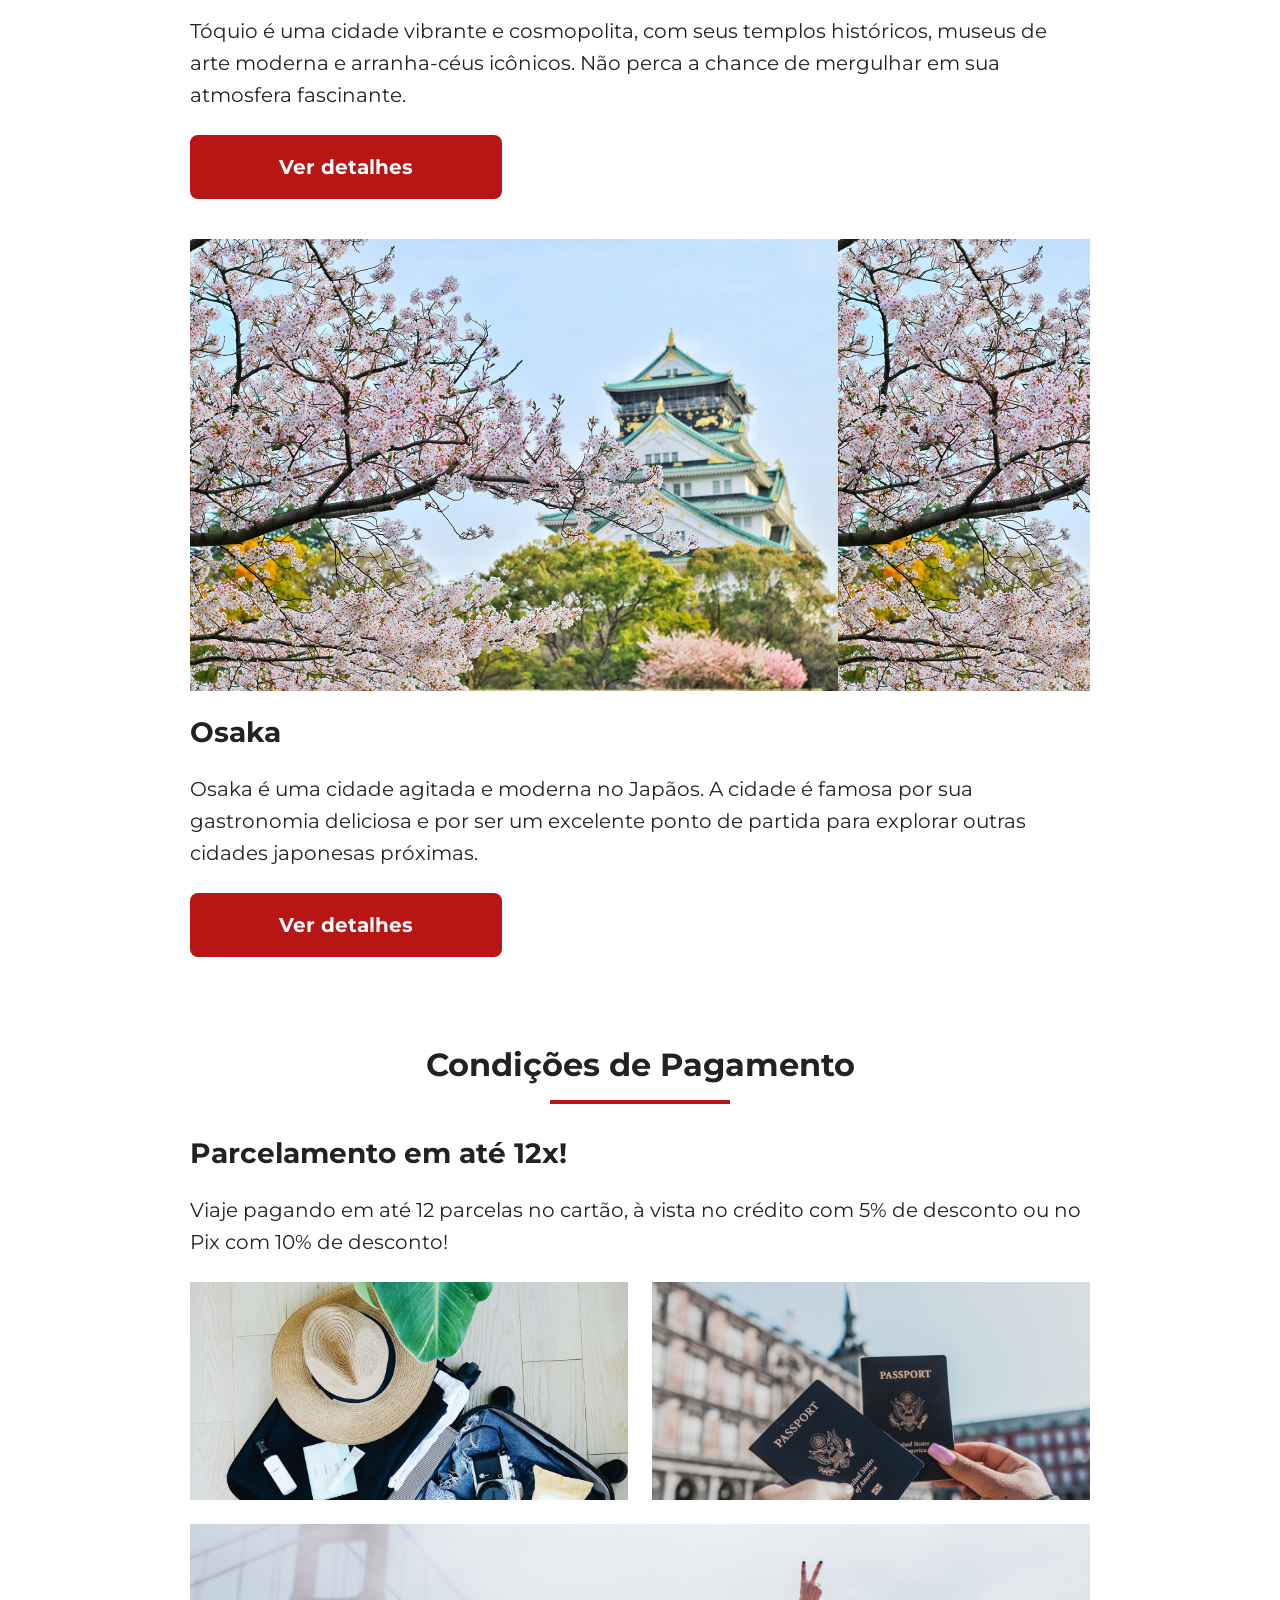
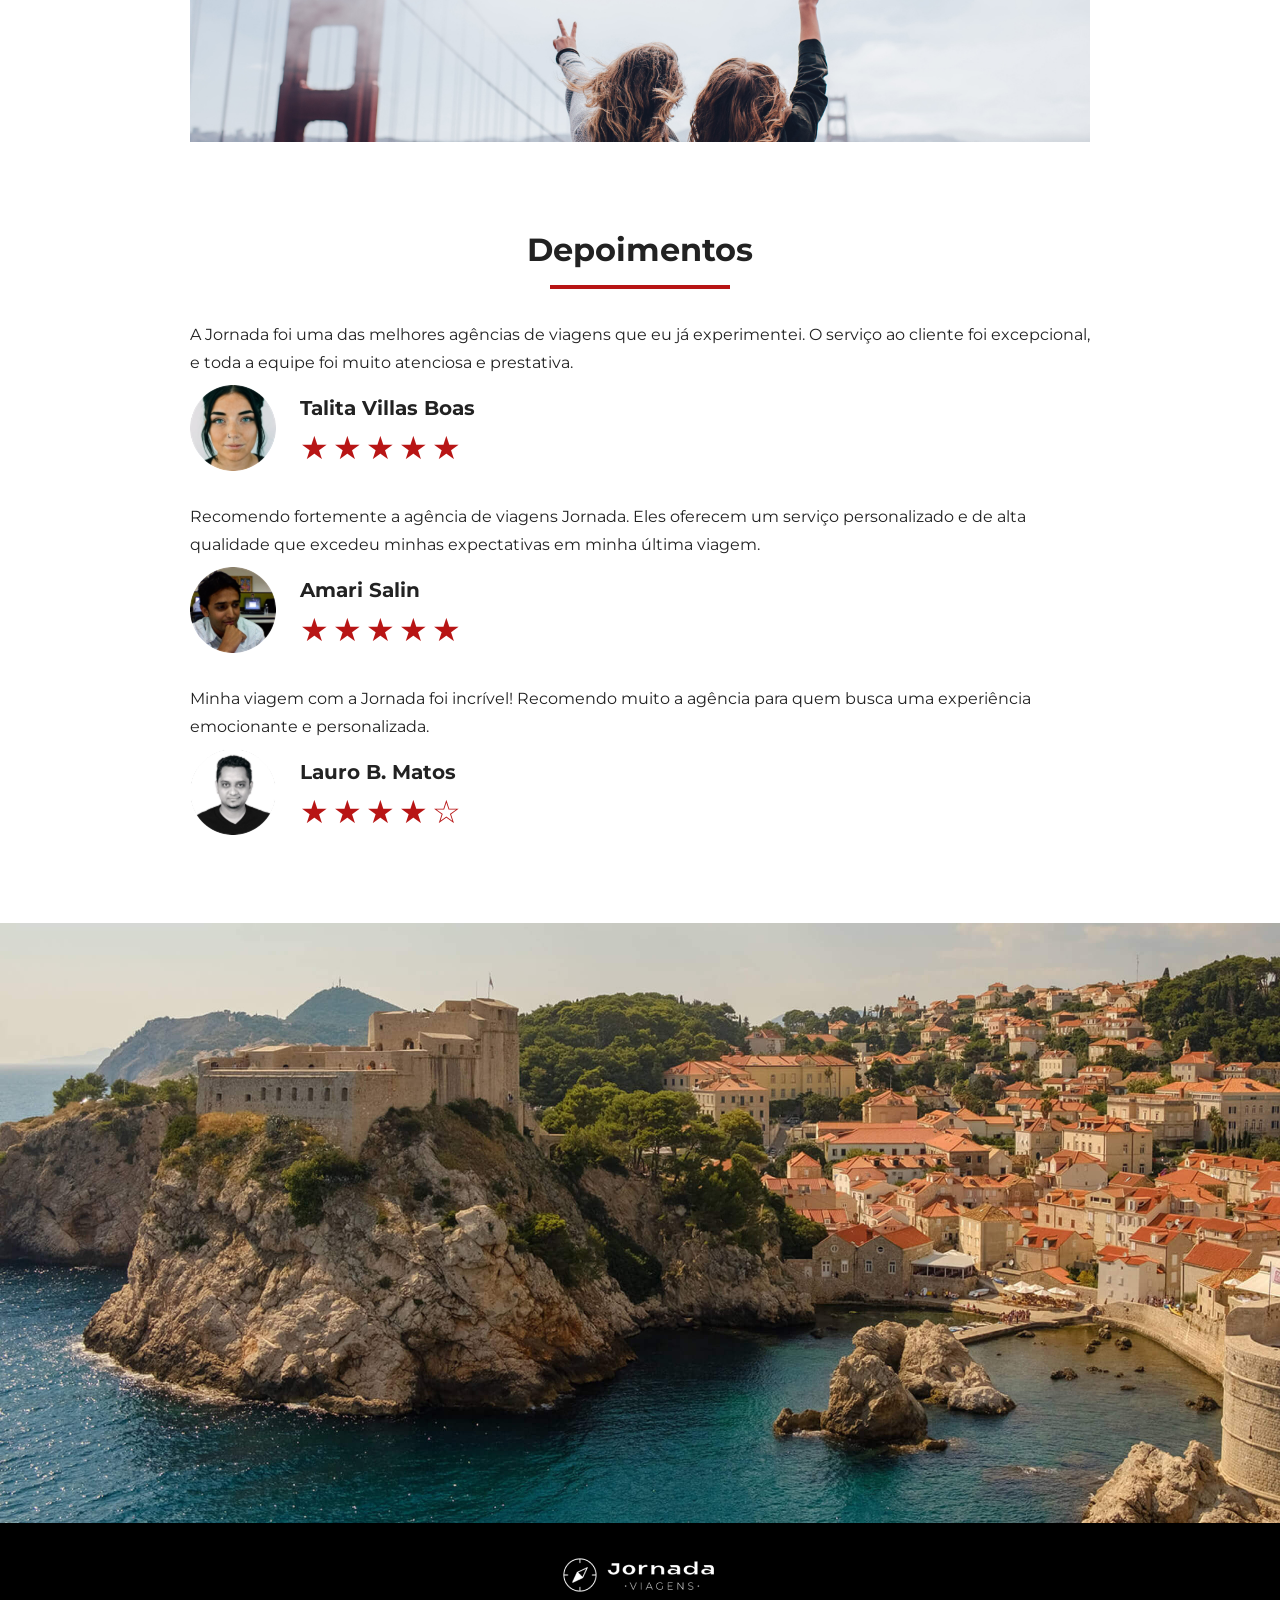
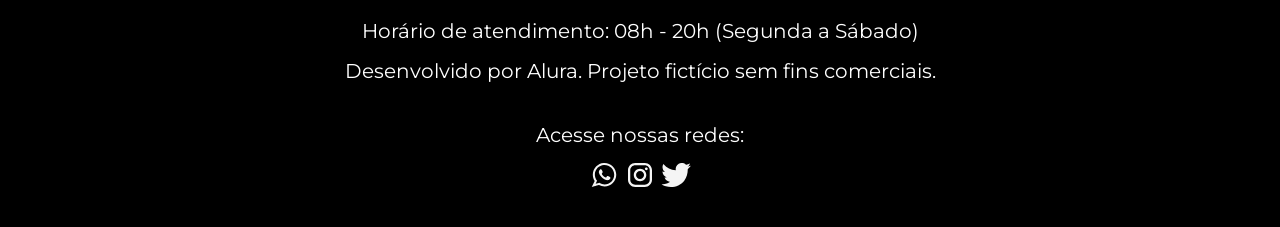
==== commit 6fc13c17: "bugfix/Atualiza imagem da meta og image" ====
--- a/index.html
+++ b/index.html
@@ -3,6 +3,25 @@
   <head>
     <meta charset="UTF-8" />
     <meta name="viewport" content="width=device-width, initial-scale=1.0" />
+
+    <meta
+      name="description"
+      content="Jornada Viagens, uma agência apaixonada por criar viagens inesquecíveis"
+    />
+
+    <meta name="og:title" content="Jornada Viagens" />
+    <meta
+      name="og:description"
+      content="Jornada Viagens, uma agência apaixonada por criar viagens inesquecíveis"
+    />
+    <meta
+      name="og:image"
+      content="https://devlary.github.io/jornada-viagens/img/bussola-jornada-preta.png"
+    />
+    <meta name="og:type" content="website" />
+    <meta name="og:url" content="https://devlary.github.io/jornada-viagens" />
+
+    <link rel="icon" href="favicon.svg" type="xml/svg" />
     <link rel="stylesheet" href="css/style.css" />
     <title>Jornada Viagens</title>
   </head>
@@ -32,7 +51,7 @@
             </li>
             <li>
               <a
-                href="pacotes.html"
+                href="pacotes-viagem.html"
                 target="_blank"
                 title="Acessar Pacotes de viagem"
                 >Pacotes de viagem</a
@@ -325,7 +344,7 @@
 
     <footer class="main-footer">
       <div class="footer-content">
-        <img src="img/logo-branco.png" alt="Logo completo jornada viagens" />
+        <img src="img/logo-footer.png" alt="Logo completo jornada viagens" />
         <p>Horário de atendimento: 08h - 20h (Segunda a Sábado)</p>
         <p>Desenvolvido por Alura. Projeto fictício sem fins comerciais.</p>
       </div>
